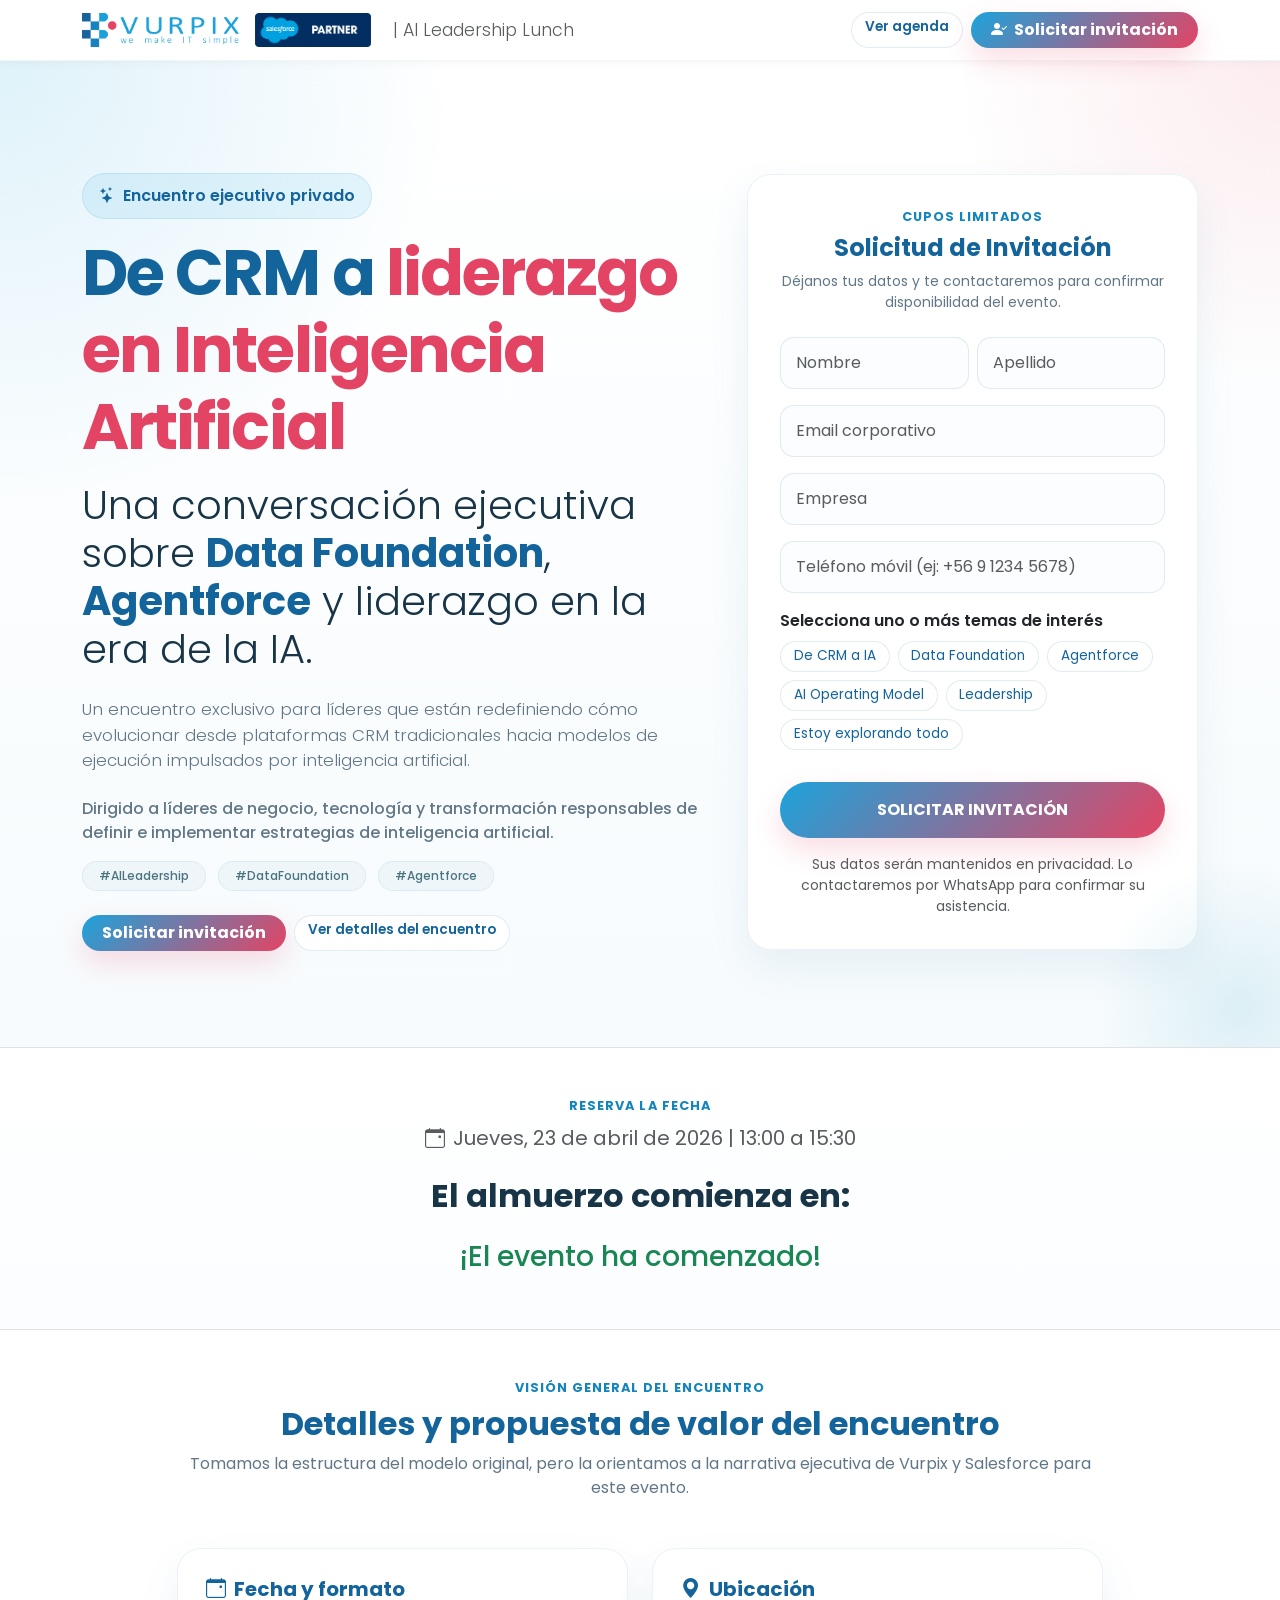
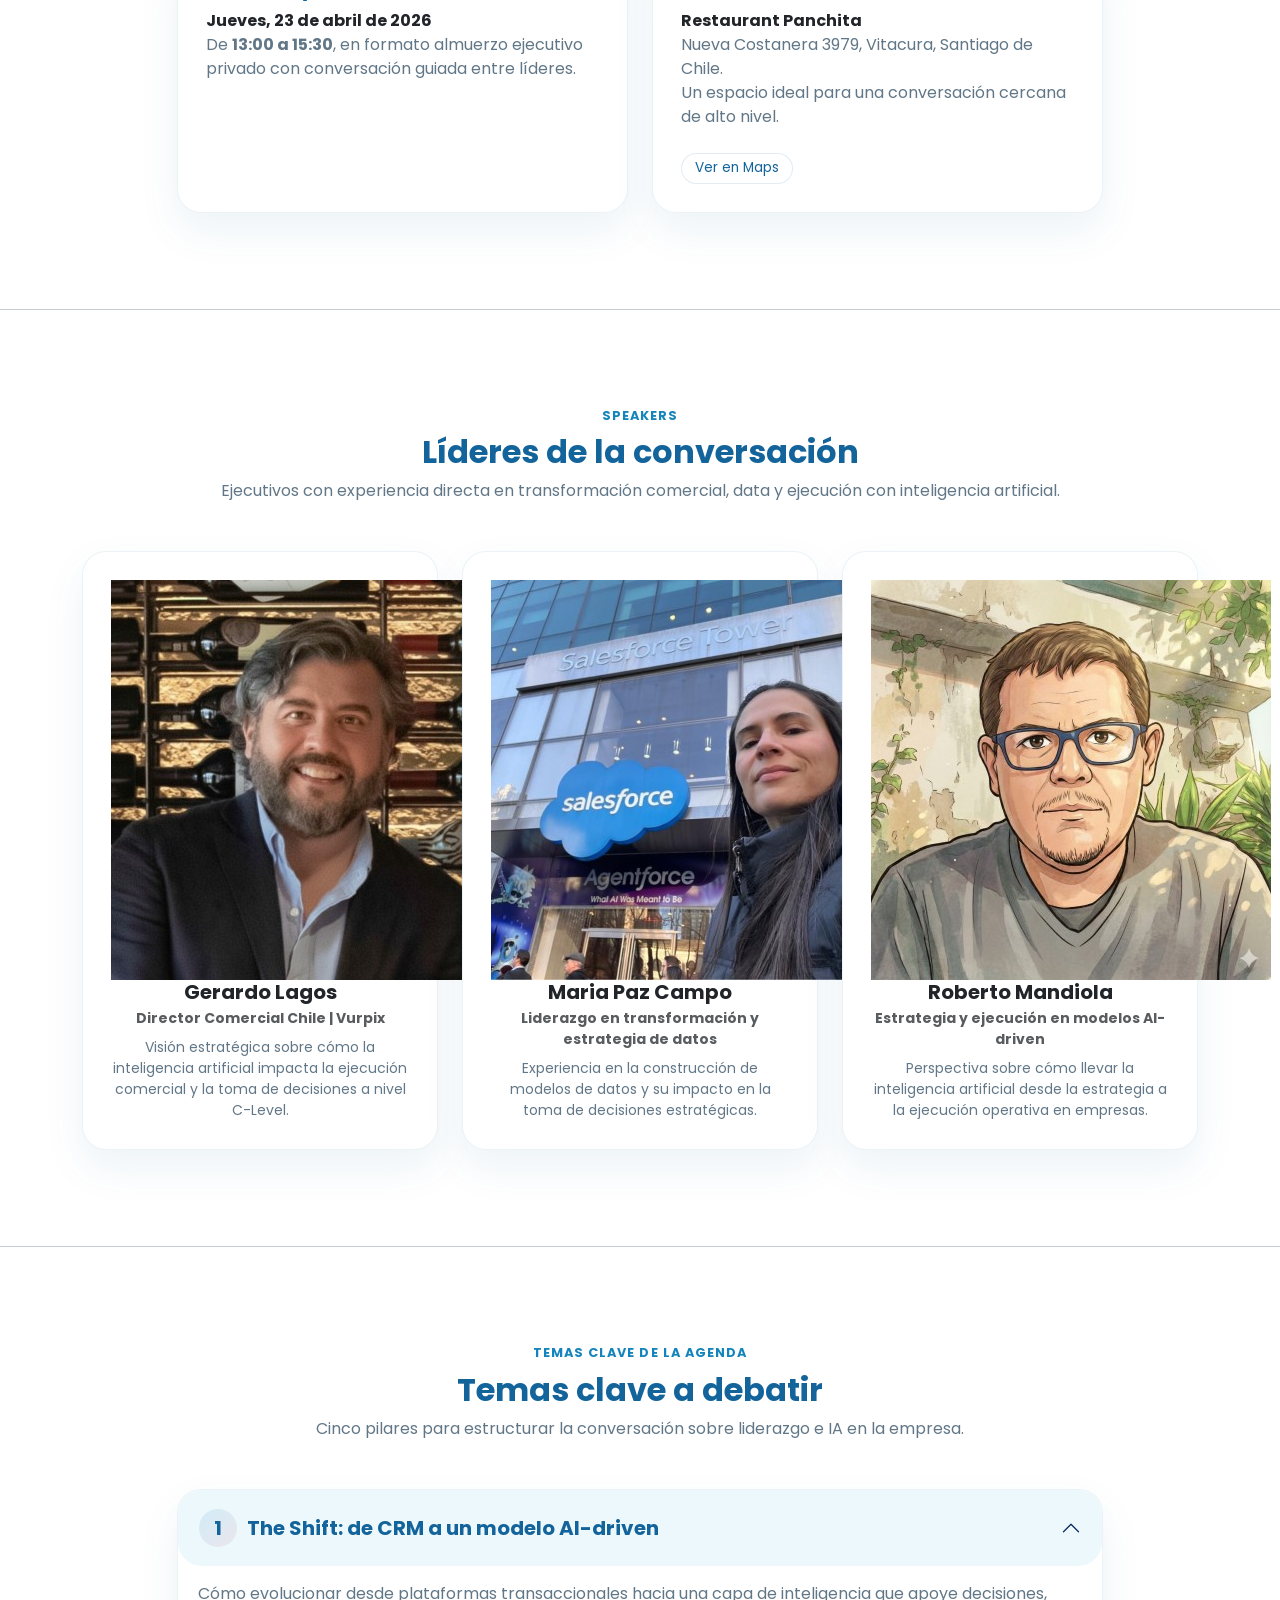
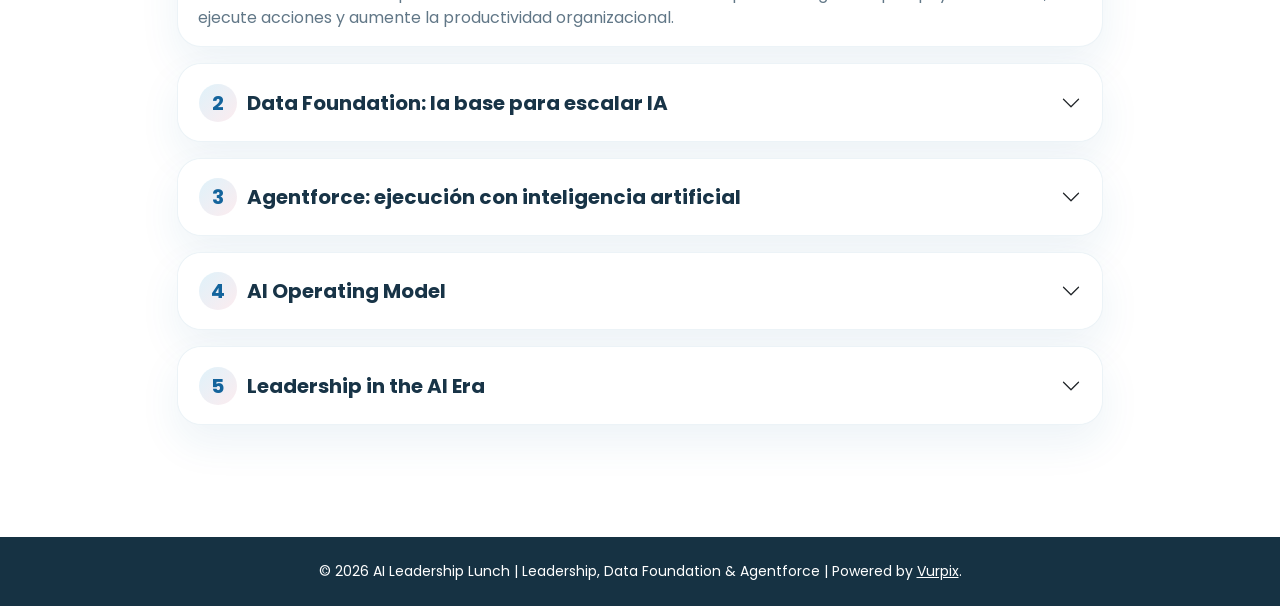
==== index.html @ f8cca2fb "Update index.html" ====
<!doctype html>
<html lang="es">
<head>
  <meta charset="utf-8">
  <meta name="viewport" content="width=device-width, initial-scale=1">
  <title>AI Leadership Lunch | Vurpix</title>
  <meta name="description" content="Almuerzo ejecutivo sobre liderazgo, data foundation y Agentforce en la era de la IA.">
  <link href="https://cdn.jsdelivr.net/npm/bootstrap@5.3.3/dist/css/bootstrap.min.css" rel="stylesheet">
  <link rel="stylesheet" href="https://cdn.jsdelivr.net/npm/bootstrap-icons@1.11.3/font/bootstrap-icons.min.css">
  <link href="https://fonts.googleapis.com/css2?family=Poppins:wght@300;400;500;600;700&display=swap" rel="stylesheet">

  <style>
    :root {
      --vurpix-1: #1ca3db;
      --vurpix-2: #e44464;
      --vurpix-3: #14649c;
      --vurpix-4: #1484bc;
      --vurpix-5: #4c7480;
      --vurpix-6: #1498c0;
      --vurpix-7: #1488c0;
      --bg-soft: #f7fbfd;
      --text-main: #183447;
      --text-soft: #617787;
      --line-soft: #dfeaf0;
      --shadow-soft: 0 18px 40px rgba(20, 100, 156, 0.08);
    }

    body {
      font-family: 'Poppins', sans-serif;
      background-color: #ffffff;
      color: var(--text-main);
    }

    .navbar-light-custom {
      background-color: rgba(255,255,255,0.94) !important;
      backdrop-filter: blur(10px);
      box-shadow: 0 2px 10px rgba(0, 0, 0, 0.04);
      border-bottom: 1px solid rgba(20, 100, 156, 0.06);
    }

    .logo-nav {
      max-height: 34px;
      width: auto;
      margin-right: 14px;
    }

    .hero-section {
      background:
        radial-gradient(circle at top left, rgba(28,163,219,.14), transparent 28%),
        radial-gradient(circle at top right, rgba(228,68,100,.10), transparent 20%),
        linear-gradient(180deg, #ffffff 0%, #f7fbfd 100%);
      padding: 88px 0 72px;
      position: relative;
      overflow: hidden;
    }

    .hero-section::after {
      content: "";
      position: absolute;
      inset: auto -120px -120px auto;
      width: 320px;
      height: 320px;
      background: radial-gradient(circle, rgba(20,152,192,.12), transparent 65%);
      pointer-events: none;
    }

    .event-badge {
      display: inline-flex;
      align-items: center;
      gap: 8px;
      padding: 10px 16px;
      border-radius: 999px;
      background: rgba(28,163,219,.10);
      color: var(--vurpix-3);
      font-weight: 600;
      border: 1px solid rgba(20,132,188,.12);
    }

    .hero-title-main {
      color: var(--vurpix-3);
      letter-spacing: -0.03em;
    }

    .hero-title-accent {
      color: var(--vurpix-2);
    }

    .hero-subtitle strong {
      color: var(--vurpix-3);
      font-weight: 700;
    }

    .hero-copy {
      color: var(--text-soft);
      font-size: 1.05rem;
      max-width: 680px;
    }

    .hero-tags .badge {
      background: #eef6fa !important;
      color: var(--vurpix-5) !important;
      border: 1px solid rgba(20,100,156,.08);
      font-weight: 500;
    }

    .btn-it {
      background: linear-gradient(135deg, var(--vurpix-1), var(--vurpix-2));
      border: none;
      color: white;
      transition: all 0.25s ease;
      border-radius: 999px;
      padding-left: 1.25rem;
      padding-right: 1.25rem;
      box-shadow: 0 12px 28px rgba(228, 68, 100, 0.18);
    }

    .btn-it:hover {
      color: white;
      transform: translateY(-2px);
      box-shadow: 0 16px 30px rgba(228, 68, 100, 0.24);
    }

    .btn-outline-it {
      background: white;
      color: var(--vurpix-3);
      border: 1px solid rgba(20,100,156,.12);
      border-radius: 999px;
      padding: 0.4rem 0.8rem;
      font-size: 0.85rem;
      line-height: 1.2;
      transition: all 0.2s ease;
    }

    .btn-check:checked + .btn-outline-it {
      background: linear-gradient(135deg, var(--vurpix-1), var(--vurpix-2));
      color: #fff;
      border-color: transparent;
      box-shadow: 0 8px 18px rgba(228, 68, 100, 0.22);
    }

    .btn-outline-it:hover {
      background: #f0f8fc;
      color: var(--vurpix-3);
    }

    .btn-check:checked + .btn-outline-it {
      background: linear-gradient(135deg, var(--vurpix-1), var(--vurpix-2));
      color: #fff;
      border-color: transparent;
      box-shadow: 0 10px 22px rgba(228, 68, 100, 0.25);
    }

    .btn-outline-it:hover {
      background: #f0f8fc;
      color: var(--vurpix-3);
    }

    .btn-outline-it:hover {
      background: #f7fbfd;
      color: var(--vurpix-3);
    }

    .text-primary-it {
      color: var(--vurpix-3) !important;
    }

    .text-soft-it {
      color: var(--text-soft);
    }

    .it-card-shadow {
      box-shadow: var(--shadow-soft);
    }

    .form-card,
    .content-card,
    .countdown-box,
    .accordion-item,
    .detail-card,
    .speaker-card {
      border: 1px solid rgba(20,100,156,.08) !important;
      border-radius: 24px !important;
      background: #ffffff;
    }

    .form-card {
      padding: 0.5rem;
    }

    .form-control,
    .form-select {
      min-height: 52px;
      border-radius: 14px;
      border: 1px solid rgba(20,100,156,.12);
      background: #fbfdff;
      padding-left: 0.95rem;
      padding-right: 0.95rem;
    }

    textarea.form-control {
      min-height: 110px;
      padding-top: 0.9rem;
    }

    .form-control:focus,
    .form-select:focus {
      border-color: var(--vurpix-1);
      box-shadow: 0 0 0 0.25rem rgba(28,163,219,.14);
      background: white;
    }

    .countdown-wrap {
      background: linear-gradient(180deg, #ffffff 0%, #fbfdff 100%);
    }

    .countdown-box {
      color: var(--text-main);
      padding: 22px 12px;
      font-weight: 600;
      box-shadow: var(--shadow-soft);
    }

    .countdown-box .display-4 {
      color: var(--vurpix-3);
      font-weight: 700;
    }

    .section-kicker {
      text-transform: uppercase;
      letter-spacing: .08em;
      font-size: .8rem;
      font-weight: 700;
      color: var(--vurpix-4);
    }

    .detail-card,
    .speaker-card {
      padding: 0.75rem;
      height: 100%;
    }

    .speaker-icon {
      width: 120px;
      height: 120px;
      border-radius: 50%;
      display: inline-flex;
      align-items: center;
      justify-content: center;
      background: linear-gradient(135deg, rgba(28,163,219,.12), rgba(228,68,100,.10));
      color: var(--vurpix-3);
      font-size: 2rem;
      margin: 0 auto 15px;
      border: 4px solid rgba(20,100,156,.10);
    }

    .accordion-button {
      border-radius: 24px !important;
      font-weight: 600;
      color: var(--text-main);
      padding: 1.2rem 1.3rem;
    }

    .accordion-button:not(.collapsed) {
      color: var(--vurpix-3);
      background-color: rgba(28,163,219,.08);
      box-shadow: none;
    }

    .accordion-button:focus {
      border-color: var(--vurpix-1);
      box-shadow: 0 0 0 0.2rem rgba(28,163,219,.14);
    }

    .pillar-number {
      display: inline-flex;
      align-items: center;
      justify-content: center;
      width: 38px;
      height: 38px;
      border-radius: 50%;
      background: linear-gradient(135deg, rgba(28,163,219,.14), rgba(228,68,100,.10));
      color: var(--vurpix-3);
      font-weight: 700;
      margin-right: 10px;
      flex: 0 0 auto;
    }

    .footer-dark {
      background: #163243;
    }

    @media (max-width: 991.98px) {
      .hero-section {
        padding: 68px 0 56px;
      }
    }
  </style>
</head>
<body>

  <nav class="navbar navbar-expand-lg navbar-light-custom sticky-top">
    <div class="container">
      <a class="navbar-brand d-flex align-items-center" href="#">
        <img src="assets/logo-vurpix.png" alt="Logo de Vurpix" class="logo-nav">
        <img src="assets/salesforce-partner.png" alt="Salesforce Partner" class="logo-nav">
        <span class="text-muted fw-light small ms-2 d-none d-md-block">| AI Leadership Lunch</span>
      </a>

      <div class="d-flex gap-2">
        <a href="#temario" class="btn btn-outline-it fw-semibold d-none d-md-inline-flex">Ver agenda</a>
        <button type="button" class="btn btn-it fw-bold" onclick="document.getElementById('registro-form').scrollIntoView({ behavior: 'smooth' });">
          <i class="bi bi-person-check-fill me-1"></i> Solicitar invitación
        </button>
      </div>
    </div>
  </nav>

  <header class="hero-section">
    <div class="container py-4">
      <div class="row align-items-center g-4">
        <div class="col-lg-7 text-center text-lg-start mb-2 mb-lg-0">
          <span class="event-badge mb-3"><i class="bi bi-stars"></i> Encuentro ejecutivo privado</span>

          <h1 class="display-3 fw-bold mb-3 hero-title-main">
            De CRM a <span class="hero-title-accent">liderazgo en Inteligencia Artificial</span>
          </h1>

          <h2 class="display-6 fw-light mb-4 hero-subtitle">
            Una conversación ejecutiva sobre <strong>Data Foundation</strong>, <strong>Agentforce</strong> y liderazgo en la era de la IA.
          </h2>

          <p class="lead mb-0 hero-copy">
            Un encuentro exclusivo para líderes que están redefiniendo cómo evolucionar desde plataformas CRM tradicionales hacia modelos de ejecución impulsados por inteligencia artificial.
          </p>

          <p class="mt-4 mb-3 text-soft-it fw-medium">Dirigido a líderes de negocio, tecnología y transformación responsables de definir e implementar estrategias de inteligencia artificial.</p>

          <div class="hero-tags">
            <span class="badge rounded-pill me-2 px-3 py-2">#AILeadership</span>
            <span class="badge rounded-pill me-2 px-3 py-2">#DataFoundation</span>
            <span class="badge rounded-pill me-2 px-3 py-2">#Agentforce</span>
          </div>

          <div class="mt-4 d-flex gap-2 justify-content-center justify-content-lg-start flex-wrap">
            <a href="#registro-form" class="btn btn-it fw-bold">Solicitar invitación</a>
            <a href="#detalles" class="btn btn-outline-it fw-semibold">Ver detalles del encuentro</a>
          </div>
        </div>

        <div class="col-lg-5">
          <div class="card form-card p-3 it-card-shadow border-0" id="registro-form">
            <div class="card-body">
              <div class="section-kicker mb-2 text-center">Cupos limitados</div>
              <h4 class="card-title text-center mb-2 fw-bold text-primary-it">Solicitud de Invitación</h4>
              <p class="text-center text-soft-it small mb-4">Déjanos tus datos y te contactaremos para confirmar disponibilidad del evento.</p>

              <form id="eventForm" class="contact-form" action="https://formspree.io/f/mnjovrjd" method="POST">
                <input type="hidden" name="_next" value="gracias.html">
                <div class="row g-2">
                  <div class="col-md-6 mb-2">
                    <input name="name" type="text" class="form-control" placeholder="Nombre" required>
                  </div>
                  <div class="col-md-6 mb-2">
                    <input name="last_name" type="text" class="form-control" placeholder="Apellido" required>
                  </div>

                  <div class="col-12 mb-2">
                    <input name="email" type="email" class="form-control" placeholder="Email corporativo" id="email" required>
                    <div class="invalid-feedback" id="email-feedback">
                      Por favor, use un email corporativo.
                    </div>
                  </div>

                  <div class="col-12 mb-2">
                    <input name="company" type="text" class="form-control" placeholder="Empresa" required>
                  </div>

                  <div class="col-12 mb-2">
                    <input name="phone" type="tel" class="form-control" placeholder="Teléfono móvil (ej: +56 9 1234 5678)">
                  </div>

                  <div class="col-12 mb-2">
                    <label class="form-label fw-semibold mb-2">Selecciona uno o más temas de interés</label>
<div class="d-flex flex-wrap gap-2">
  <input type="checkbox" class="btn-check" name="interest[]" id="opt1" value="crm_ai" autocomplete="off">
  <label class="btn btn-outline-it" for="opt1">De CRM a IA</label>

  <input type="checkbox" class="btn-check" name="interest[]" id="opt2" value="data_foundation" autocomplete="off">
  <label class="btn btn-outline-it" for="opt2">Data Foundation</label>

  <input type="checkbox" class="btn-check" name="interest[]" id="opt3" value="agentforce" autocomplete="off">
  <label class="btn btn-outline-it" for="opt3">Agentforce</label>

  <input type="checkbox" class="btn-check" name="interest[]" id="opt4" value="ai_operating_model" autocomplete="off">
  <label class="btn btn-outline-it" for="opt4">AI Operating Model</label>

  <input type="checkbox" class="btn-check" name="interest[]" id="opt5" value="leadership" autocomplete="off">
  <label class="btn btn-outline-it" for="opt5">Leadership</label>

  <input type="checkbox" class="btn-check" name="interest[]" id="opt6" value="explorando_todo" autocomplete="off">
  <label class="btn btn-outline-it" for="opt6">Estoy explorando todo</label>
</div>
                  </div>
                </div>

                <input type="hidden" name="_subject" value="Nuevo registro - AI Leadership Lunch">

                <div class="d-grid mt-4">
                  <button type="submit" name="submit" class="btn btn-it w-100 py-3 fw-bold">
                    SOLICITAR INVITACIÓN
                  </button>
                </div>

                <small class="text-muted d-block text-center mt-3 small">
                  Sus datos serán mantenidos en privacidad. Lo contactaremos por WhatsApp para confirmar su asistencia. 
                </small>
              </form>
            </div>
          </div>
        </div>
      </div>
    </div>
  </header>

  <section class="py-5 countdown-wrap border-top border-bottom">
    <div class="container text-center">
      <div class="section-kicker mb-2">Reserva la fecha</div>
      <p class="mt-2 mb-4 fs-5 text-muted"><i class="bi bi-calendar-event me-2"></i>Jueves, 23 de abril de 2026 | 13:00 a 15:30</p>
      <h2 class="mb-4 fw-bold">El almuerzo comienza en:</h2>
      <div class="row justify-content-center" id="countdown">
        <div class="col-6 col-md-2 mb-3">
          <div class="countdown-box">
            <div class="display-4" id="days">00</div>
            <small class="text-muted">Días</small>
          </div>
        </div>
        <div class="col-6 col-md-2 mb-3">
          <div class="countdown-box">
            <div class="display-4" id="hours">00</div>
            <small class="text-muted">Horas</small>
          </div>
        </div>
        <div class="col-6 col-md-2 mb-3">
          <div class="countdown-box">
            <div class="display-4" id="minutes">00</div>
            <small class="text-muted">Minutos</small>
          </div>
        </div>
        <div class="col-6 col-md-2 mb-3">
          <div class="countdown-box">
            <div class="display-4" id="seconds">00</div>
            <small class="text-muted">Segundos</small>
          </div>
        </div>
      </div>
      
    </div>
  </section>

  <section class="container py-5" id="detalles">
    <div class="row justify-content-center">
      <div class="col-lg-10">
        <div class="text-center mb-5">
          <div class="section-kicker mb-2">Visión general del encuentro</div>
          <h2 class="fw-bold text-primary-it">Detalles y propuesta de valor del encuentro</h2>
          <p class="text-soft-it mb-0">Tomamos la estructura del modelo original, pero la orientamos a la narrativa ejecutiva de Vurpix y Salesforce para este evento.</p>
        </div>

        <div class="row g-4">
          <div class="col-md-6">
            <div class="card detail-card h-100 border-0 it-card-shadow">
              <div class="card-body">
                <h5 class="card-title fw-bold text-primary-it"><i class="bi bi-calendar-event me-2"></i>Fecha y formato</h5>
                <p class="card-text text-soft-it mb-0">
                  <strong class="text-dark">Jueves, 23 de abril de 2026</strong><br>
                  De <strong>13:00 a 15:30</strong>, en formato almuerzo ejecutivo privado con conversación guiada entre líderes.
                </p>
              </div>
            </div>
          </div>

          <div class="col-md-6">
            <div class="card detail-card h-100 border-0 it-card-shadow">
              <div class="card-body">
                <h5 class="card-title fw-bold text-primary-it"><i class="bi bi-geo-alt-fill me-2"></i>Ubicación</h5>
                <p class="card-text text-soft-it">
                  <strong class="text-dark">Restaurant Panchita</strong><br>
                  Nueva Costanera 3979, Vitacura, Santiago de Chile.<br>
                  Un espacio ideal para una conversación cercana de alto nivel.
                </p>
                <a href="https://maps.google.com/?cid=3933790354340322932&g_mp=CiVnb29nbGUubWFwcy5wbGFjZXMudjEuUGxhY2VzLkdldFBsYWNl" target="_blank" rel="noopener noreferrer" class="btn btn-outline-it mt-2">Ver en Maps</a>
              </div>
            </div>
          </div>
        </div>
      </div>
    </div>
  </section>

  <hr class="my-5 opacity-25">

  <section class="container py-5" id="speakers">
    <div class="text-center mb-5">
      <div class="section-kicker mb-2">Speakers</div>
      <h2 class="fw-bold text-primary-it">Líderes de la conversación</h2>
      <p class="text-soft-it">Ejecutivos con experiencia directa en transformación comercial, data y ejecución con inteligencia artificial.</p>
    </div>

    <div class="row justify-content-center g-4">

      <div class="col-lg-4 col-md-6">
        <div class="card speaker-card h-100 text-center border-0 it-card-shadow">
          <div class="card-body">
            <img src="assets/speakers/gerardo-lagos.jpeg" alt="Gerardo Lagos" class="speaker-img">
            <h5 class="card-title fw-bold">Gerardo Lagos</h5>
            <p class="card-subtitle mb-2 text-muted small fw-bold">Director Comercial Chile | Vurpix</p>
            <p class="card-text small text-soft-it">Visión estratégica sobre cómo la inteligencia artificial impacta la ejecución comercial y la toma de decisiones a nivel C-Level.</p>
          </div>
        </div>
      </div>

      <div class="col-lg-4 col-md-6">
        <div class="card speaker-card h-100 text-center border-0 it-card-shadow">
          <div class="card-body">
            <img src="assets/speakers/mariapaz-campo.jpeg" alt="Maria Paz Campo" class="speaker-img">
            <h5 class="card-title fw-bold">Maria Paz Campo</h5>
            <p class="card-subtitle mb-2 text-muted small fw-bold">Liderazgo en transformación y estrategia de datos</p>
            <p class="card-text small text-soft-it">Experiencia en la construcción de modelos de datos y su impacto en la toma de decisiones estratégicas.</p>
          </div>
        </div>
      </div>

      <div class="col-lg-4 col-md-6">
        <div class="card speaker-card h-100 text-center border-0 it-card-shadow">
          <div class="card-body">
            <img src="assets/speakers/roberto-mandiola.jpeg" alt="Roberto Mandiola" class="speaker-img">
            <h5 class="card-title fw-bold">Roberto Mandiola</h5>
            <p class="card-subtitle mb-2 text-muted small fw-bold">Estrategia y ejecución en modelos AI-driven</p>
            <p class="card-text small text-soft-it">Perspectiva sobre cómo llevar la inteligencia artificial desde la estrategia a la ejecución operativa en empresas.</p>
          </div>
        </div>
      </div>

    </div>
  </section>

  <hr class="my-5 opacity-25">

  <section class="container py-5" id="temario">
    <div class="text-center mb-5">
      <div class="section-kicker mb-2">Temas clave de la agenda</div>
      <h2 class="fw-bold text-primary-it">Temas clave a debatir</h2>
      <p class="text-soft-it">Cinco pilares para estructurar la conversación sobre liderazgo e IA en la empresa.</p>
    </div>

    <div class="row justify-content-center">
      <div class="col-lg-10">
        <div class="accordion" id="temarioAccordion">

          <div class="accordion-item it-card-shadow mb-3 overflow-hidden">
            <h2 class="accordion-header" id="headingOne">
              <button class="accordion-button fw-bold fs-5" type="button" data-bs-toggle="collapse" data-bs-target="#collapseOne" aria-expanded="true" aria-controls="collapseOne">
                <span class="pillar-number">1</span> The Shift: de CRM a un modelo AI-driven
              </button>
            </h2>
            <div id="collapseOne" class="accordion-collapse collapse show" aria-labelledby="headingOne" data-bs-parent="#temarioAccordion">
              <div class="accordion-body text-soft-it">
                Cómo evolucionar desde plataformas transaccionales hacia una capa de inteligencia que apoye decisiones, ejecute acciones y aumente la productividad organizacional.
              </div>
            </div>
          </div>

          <div class="accordion-item it-card-shadow mb-3 overflow-hidden">
            <h2 class="accordion-header" id="headingTwo">
              <button class="accordion-button collapsed fw-bold fs-5" type="button" data-bs-toggle="collapse" data-bs-target="#collapseTwo" aria-expanded="false" aria-controls="collapseTwo">
                <span class="pillar-number">2</span> Data Foundation: la base para escalar IA
              </button>
            </h2>
            <div id="collapseTwo" class="accordion-collapse collapse" aria-labelledby="headingTwo" data-bs-parent="#temarioAccordion">
              <div class="accordion-body text-soft-it">
                Qué implica construir una fundación de datos confiable, conectada y útil para orquestar experiencias, procesos y agentes con contexto real.
              </div>
            </div>
          </div>

          <div class="accordion-item it-card-shadow mb-3 overflow-hidden">
            <h2 class="accordion-header" id="headingThree">
              <button class="accordion-button collapsed fw-bold fs-5" type="button" data-bs-toggle="collapse" data-bs-target="#collapseThree" aria-expanded="false" aria-controls="collapseThree">
                <span class="pillar-number">3</span> Agentforce: ejecución con inteligencia artificial
              </button>
            </h2>
            <div id="collapseThree" class="accordion-collapse collapse" aria-labelledby="headingThree" data-bs-parent="#temarioAccordion">
              <div class="accordion-body text-soft-it">
                El paso desde copilots y automatizaciones a agentes que ejecutan tareas, coordinan acciones y operan con guardrails dentro del negocio.
              </div>
            </div>
          </div>

          <div class="accordion-item it-card-shadow mb-3 overflow-hidden">
            <h2 class="accordion-header" id="headingFour">
              <button class="accordion-button collapsed fw-bold fs-5" type="button" data-bs-toggle="collapse" data-bs-target="#collapseFour" aria-expanded="false" aria-controls="collapseFour">
                <span class="pillar-number">4</span> AI Operating Model
              </button>
            </h2>
            <div id="collapseFour" class="accordion-collapse collapse" aria-labelledby="headingFour" data-bs-parent="#temarioAccordion">
              <div class="accordion-body text-soft-it">
                Cómo diseñar un modelo operativo que combine gobierno, procesos, roles y adopción para que la IA no quede atrapada en pilotos aislados.
              </div>
            </div>
          </div>

          <div class="accordion-item it-card-shadow mb-3 overflow-hidden">
            <h2 class="accordion-header" id="headingFive">
              <button class="accordion-button collapsed fw-bold fs-5" type="button" data-bs-toggle="collapse" data-bs-target="#collapseFive" aria-expanded="false" aria-controls="collapseFive">
                <span class="pillar-number">5</span> Leadership in the AI Era
              </button>
            </h2>
            <div id="collapseFive" class="accordion-collapse collapse" aria-labelledby="headingFive" data-bs-parent="#temarioAccordion">
              <div class="accordion-body text-soft-it">
                Qué exige esta nueva etapa a los líderes: priorización, foco, criterio de inversión, cambio cultural y capacidad para decidir con datos y agentes en juego.
              </div>
            </div>
          </div>

        </div>
      </div>
    </div>
  </section>

  <footer class="footer-dark text-white py-4 mt-5">
    <div class="container text-center">
      <p class="mb-0 small">&copy; 2026 AI Leadership Lunch | Leadership, Data Foundation & Agentforce | Powered by <a href="https://www.vurpix.com" target="_blank" rel="noopener" class="text-white text-decoration-underline">Vurpix</a>.</p>
    </div>
  </footer>

  <script src="https://cdn.jsdelivr.net/npm/bootstrap@5.3.3/dist/js/bootstrap.bundle.min.js">  
    // UX: seleccionar "Estoy explorando todo" desactiva otros
    const allOption = document.getElementById('opt6');
    const otherOptions = document.querySelectorAll('input[name="interest[]"]:not(#opt6)');

    allOption.addEventListener('change', function() {
      if (this.checked) {
        otherOptions.forEach(opt => {
          opt.checked = false;
        });
      }
    });

    otherOptions.forEach(opt => {
      opt.addEventListener('change', function() {
        if (this.checked) {
          allOption.checked = false;
        }
      });
    });

  </script>
  <script>
    const eventDate = new Date("Apr 23, 2026 13:00:00").getTime();

    const updateCountdown = setInterval(function() {
      const now = new Date().getTime();
      const distance = eventDate - now;

      const days = Math.floor(distance / (1000 * 60 * 60 * 24));
      const hours = Math.floor((distance % (1000 * 60 * 60 * 24)) / (1000 * 60 * 60));
      const minutes = Math.floor((distance % (1000 * 60 * 60)) / (1000 * 60));
      const seconds = Math.floor((distance % (1000 * 60)) / 1000);

      document.getElementById("days").innerHTML = days < 10 ? '0' + days : days;
      document.getElementById("hours").innerHTML = hours < 10 ? '0' + hours : hours;
      document.getElementById("minutes").innerHTML = minutes < 10 ? '0' + minutes : minutes;
      document.getElementById("seconds").innerHTML = seconds < 10 ? '0' + seconds : seconds;

      if (distance < 0) {
        clearInterval(updateCountdown);
        document.getElementById("countdown").innerHTML = '<h3 class="text-success">¡El evento ha comenzado!</h3>';
      }
    }, 1000);

    document.addEventListener('DOMContentLoaded', function() {
      const form = document.getElementById('eventForm');
      const emailField = document.getElementById('email');

      const blockedDomains = [
        '@gmail.com',
        '@hotmail.com',
        '@outlook.com',
        '@yahoo.com',
        '@live.com',
        '@aol.com',
        '@protonmail.com',
        '@icloud.com'
      ];

      form.addEventListener('submit', function(event) {
        let isInvalid = false;
        const emailValue = emailField.value.toLowerCase().trim();
        const isPublicDomain = blockedDomains.some(domain => emailValue.endsWith(domain));

        if (isPublicDomain) {
          emailField.classList.add('is-invalid');
          document.getElementById('email-feedback').textContent = 'Por favor, use un email corporativo.';
          isInvalid = true;
          event.preventDefault();
          event.stopPropagation();
        } else {
          emailField.classList.remove('is-invalid');
        }

        if (isInvalid) return;

        if (!form.checkValidity()) {
          event.preventDefault();
          event.stopPropagation();
        }

        form.classList.add('was-validated');
      }, false);

      emailField.addEventListener('input', function() {
        emailField.classList.remove('is-invalid');
      });
    });
  </script>
</body>
</html>
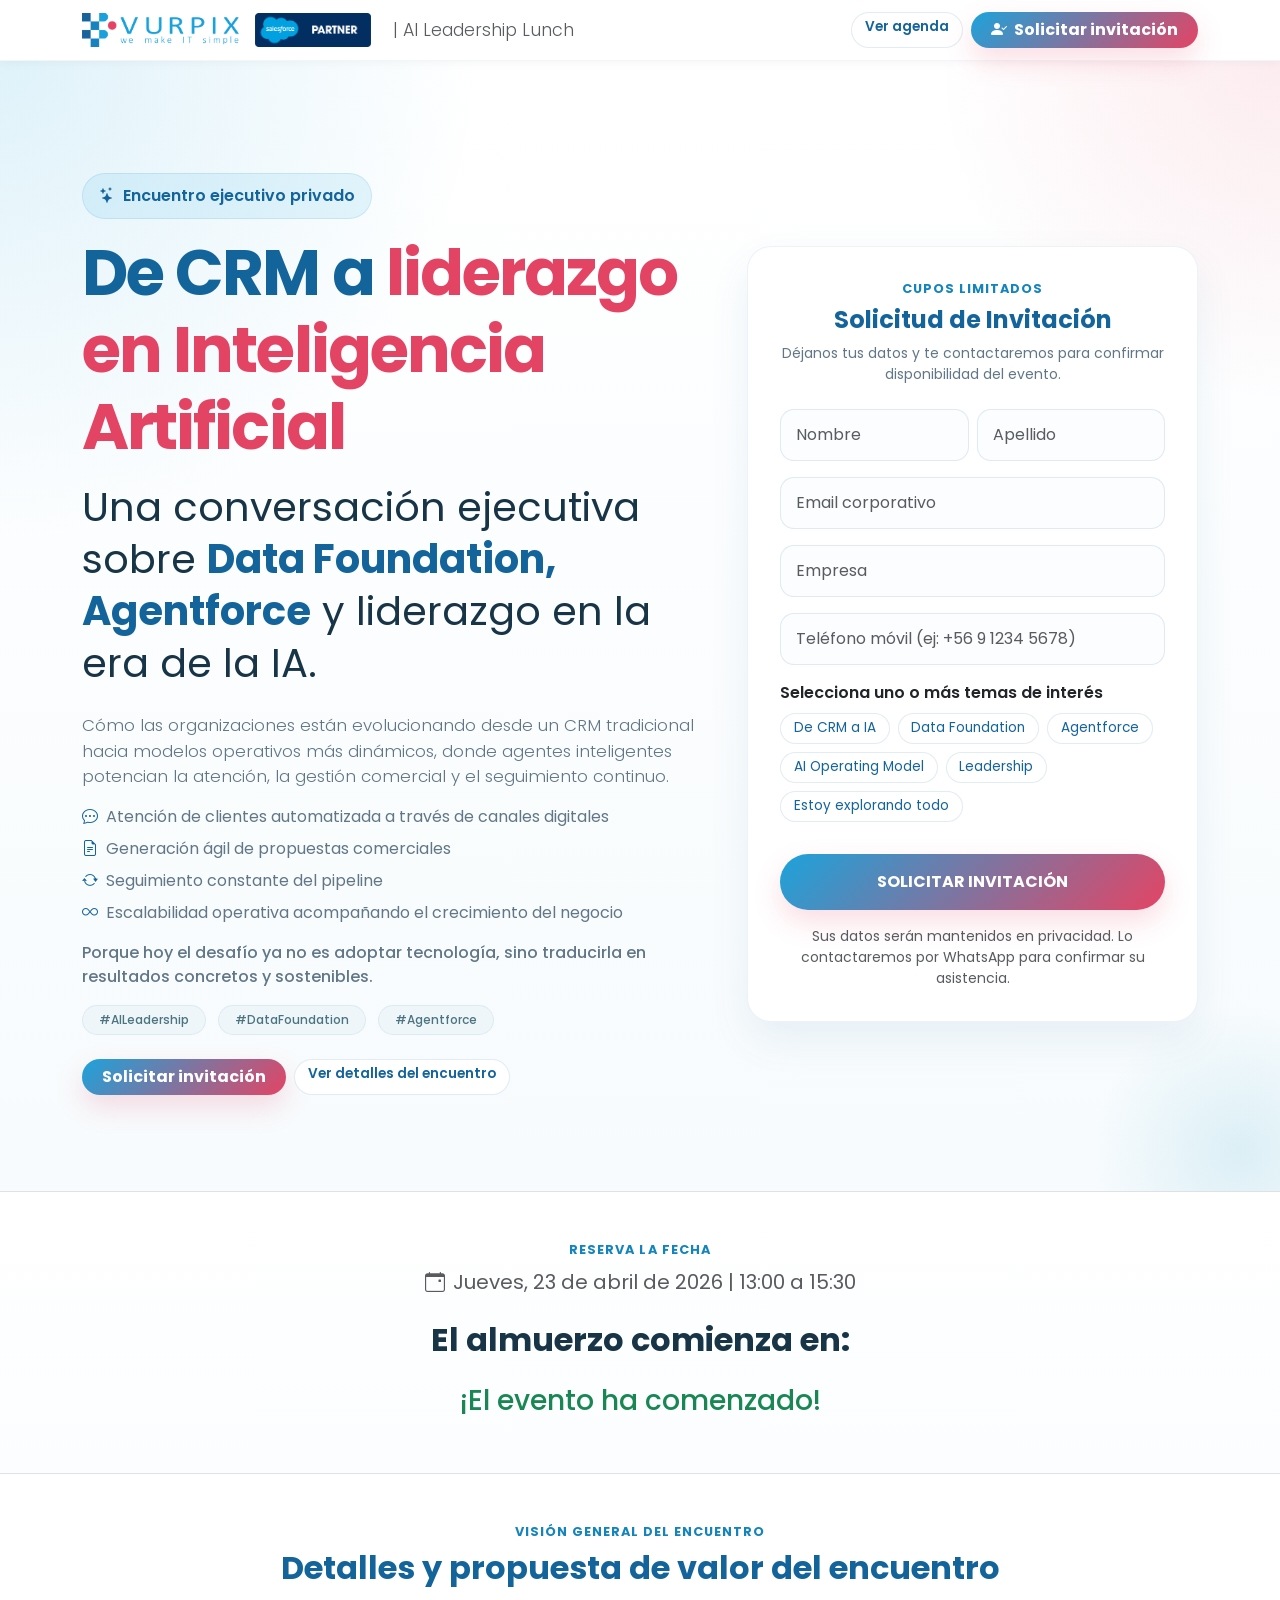
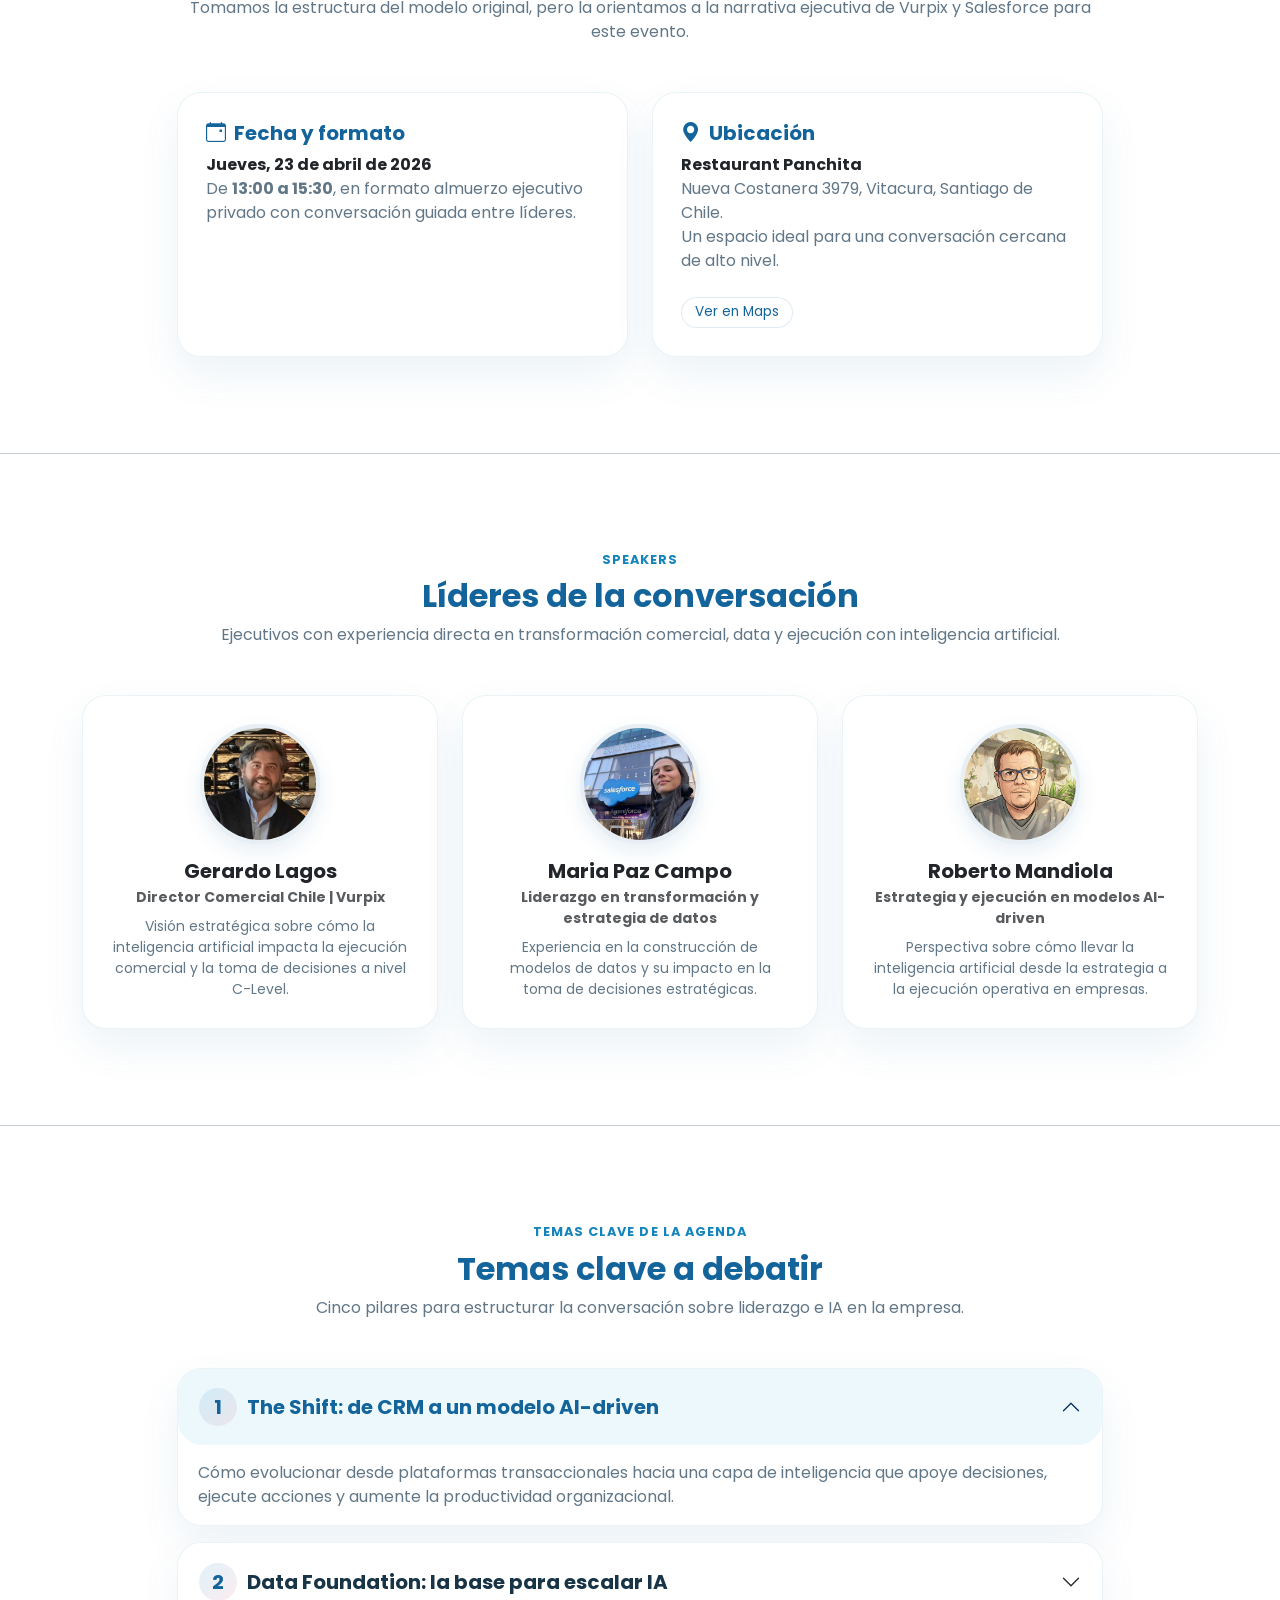
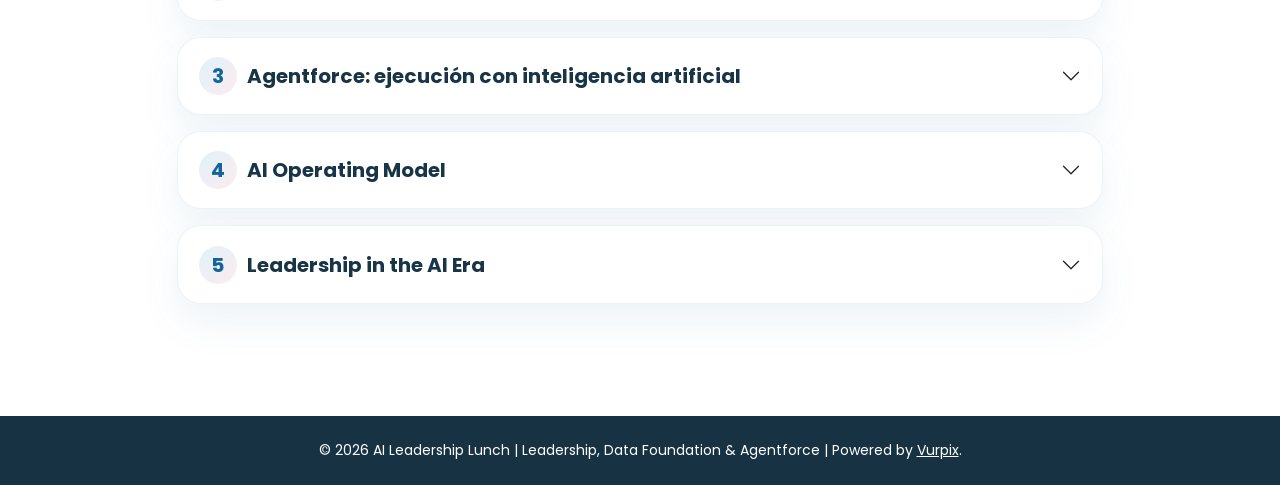
==== commit 29452db8: "Rename index1.html to index.html" ====
--- a/index.html
+++ b/index.html
@@ -139,23 +139,6 @@
     }
 
     .btn-outline-it:hover {
-      background: #f0f8fc;
-      color: var(--vurpix-3);
-    }
-
-    .btn-check:checked + .btn-outline-it {
-      background: linear-gradient(135deg, var(--vurpix-1), var(--vurpix-2));
-      color: #fff;
-      border-color: transparent;
-      box-shadow: 0 10px 22px rgba(228, 68, 100, 0.25);
-    }
-
-    .btn-outline-it:hover {
-      background: #f0f8fc;
-      color: var(--vurpix-3);
-    }
-
-    .btn-outline-it:hover {
       background: #f7fbfd;
       color: var(--vurpix-3);
     }
@@ -239,18 +222,15 @@
       height: 100%;
     }
 
-    .speaker-icon {
+    .speaker-img {
       width: 120px;
       height: 120px;
+      object-fit: cover;
       border-radius: 50%;
-      display: inline-flex;
-      align-items: center;
-      justify-content: center;
-      background: linear-gradient(135deg, rgba(28,163,219,.12), rgba(228,68,100,.10));
-      color: var(--vurpix-3);
-      font-size: 2rem;
+      display: block;
       margin: 0 auto 15px;
       border: 4px solid rgba(20,100,156,.10);
+      box-shadow: 0 8px 20px rgba(20,100,156,.10);
     }
 
     .accordion-button {
@@ -325,15 +305,26 @@
             De CRM a <span class="hero-title-accent">liderazgo en Inteligencia Artificial</span>
           </h1>
 
-          <h2 class="display-6 fw-light mb-4 hero-subtitle">
-            Una conversación ejecutiva sobre <strong>Data Foundation</strong>, <strong>Agentforce</strong> y liderazgo en la era de la IA.
+          <h2 class="display-6 fw-normal mb-4 hero-subtitle" style="max-width:700px; line-height:1.3;">
+            Una conversación ejecutiva sobre
+            <strong>Data Foundation, Agentforce</strong>
+            y liderazgo en la era de la IA.
           </h2>
 
-          <p class="lead mb-0 hero-copy">
-            Un encuentro exclusivo para líderes que están redefiniendo cómo evolucionar desde plataformas CRM tradicionales hacia modelos de ejecución impulsados por inteligencia artificial.
+          <p class="lead mb-3 hero-copy">
+            Cómo las organizaciones están evolucionando desde un CRM tradicional hacia modelos operativos más dinámicos, donde agentes inteligentes potencian la atención, la gestión comercial y el seguimiento continuo.
           </p>
 
-          <p class="mt-4 mb-3 text-soft-it fw-medium">Dirigido a líderes de negocio, tecnología y transformación responsables de definir e implementar estrategias de inteligencia artificial.</p>
+          <ul class="list-unstyled mt-3 mb-3 text-soft-it" style="max-width:640px;">
+            <li class="mb-2"><i class="bi bi-chat-dots me-2 text-primary-it"></i>Atención de clientes automatizada a través de canales digitales</li>
+            <li class="mb-2"><i class="bi bi-file-earmark-text me-2 text-primary-it"></i>Generación ágil de propuestas comerciales</li>
+            <li class="mb-2"><i class="bi bi-arrow-repeat me-2 text-primary-it"></i>Seguimiento constante del pipeline</li>
+            <li class="mb-2"><i class="bi bi-infinity me-2 text-primary-it"></i>Escalabilidad operativa acompañando el crecimiento del negocio</li>
+          </ul>
+
+          <p class="mt-3 mb-3 text-soft-it fw-medium">
+            Porque hoy el desafío ya no es adoptar tecnología, sino traducirla en resultados concretos y sostenibles.
+          </p>
 
           <div class="hero-tags">
             <span class="badge rounded-pill me-2 px-3 py-2">#AILeadership</span>
@@ -633,27 +624,29 @@
     </div>
   </footer>
 
-  <script src="https://cdn.jsdelivr.net/npm/bootstrap@5.3.3/dist/js/bootstrap.bundle.min.js">  
+  <script src="https://cdn.jsdelivr.net/npm/bootstrap@5.3.3/dist/js/bootstrap.bundle.min.js"></script>
+  <script>
     // UX: seleccionar "Estoy explorando todo" desactiva otros
     const allOption = document.getElementById('opt6');
     const otherOptions = document.querySelectorAll('input[name="interest[]"]:not(#opt6)');
 
-    allOption.addEventListener('change', function() {
-      if (this.checked) {
-        otherOptions.forEach(opt => {
-          opt.checked = false;
-        });
-      }
-    });
+    if (allOption) {
+      allOption.addEventListener('change', function() {
+        if (this.checked) {
+          otherOptions.forEach(opt => {
+            opt.checked = false;
+          });
+        }
+      });
+    }
 
     otherOptions.forEach(opt => {
       opt.addEventListener('change', function() {
-        if (this.checked) {
+        if (this.checked && allOption) {
           allOption.checked = false;
         }
       });
     });
-
   </script>
   <script>
     const eventDate = new Date("Apr 23, 2026 13:00:00").getTime();
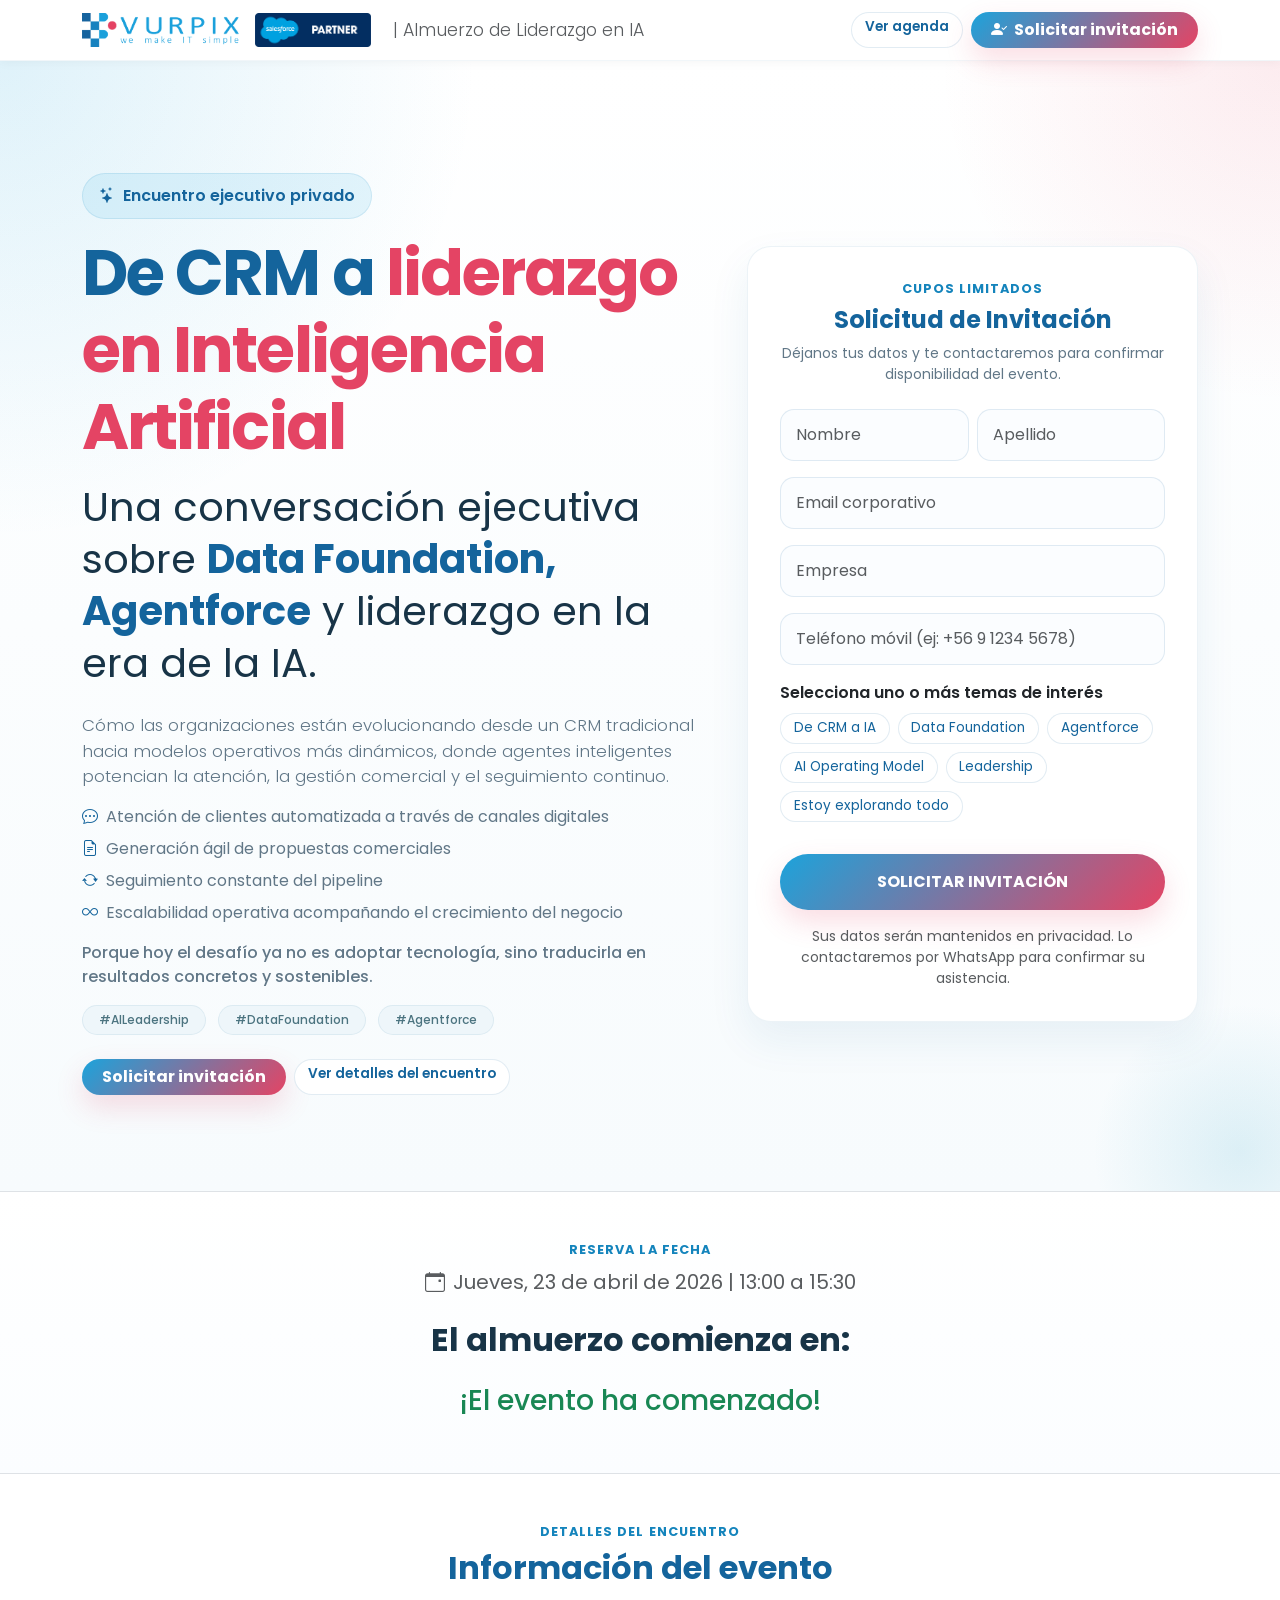
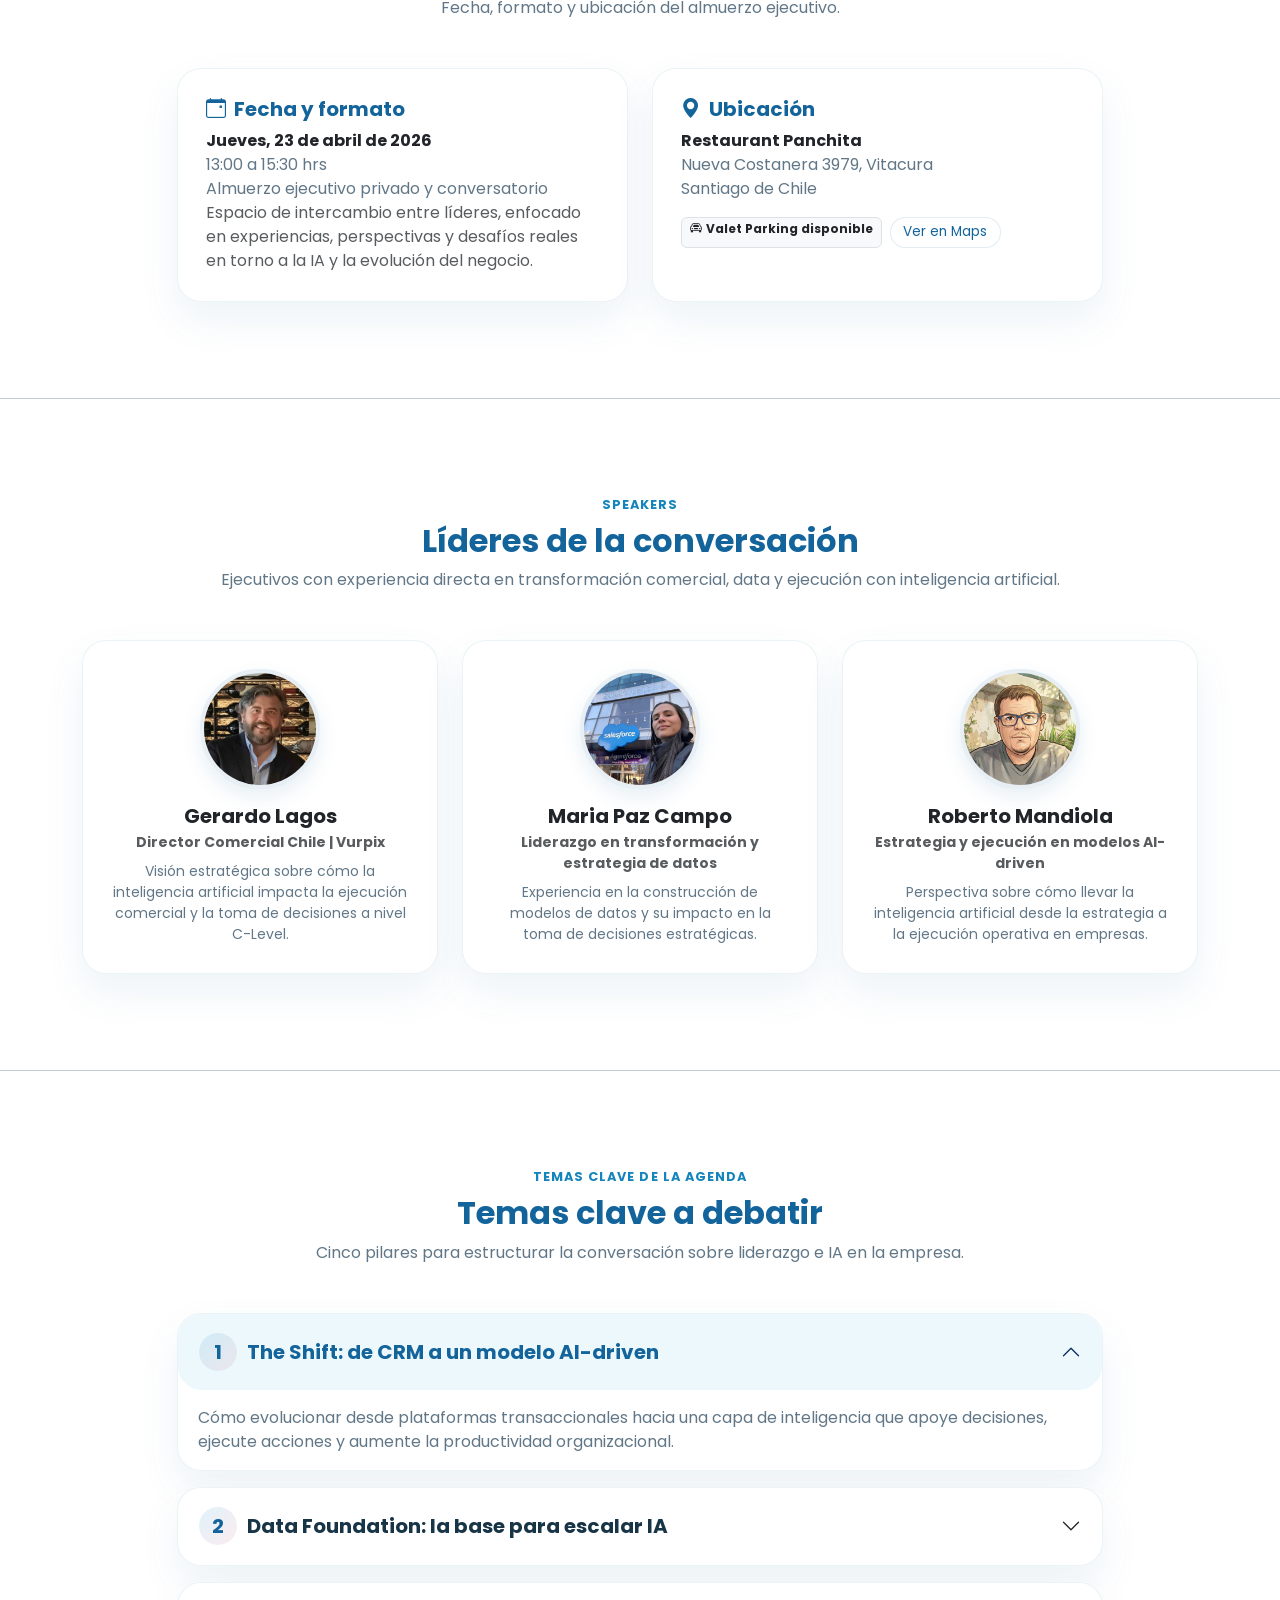
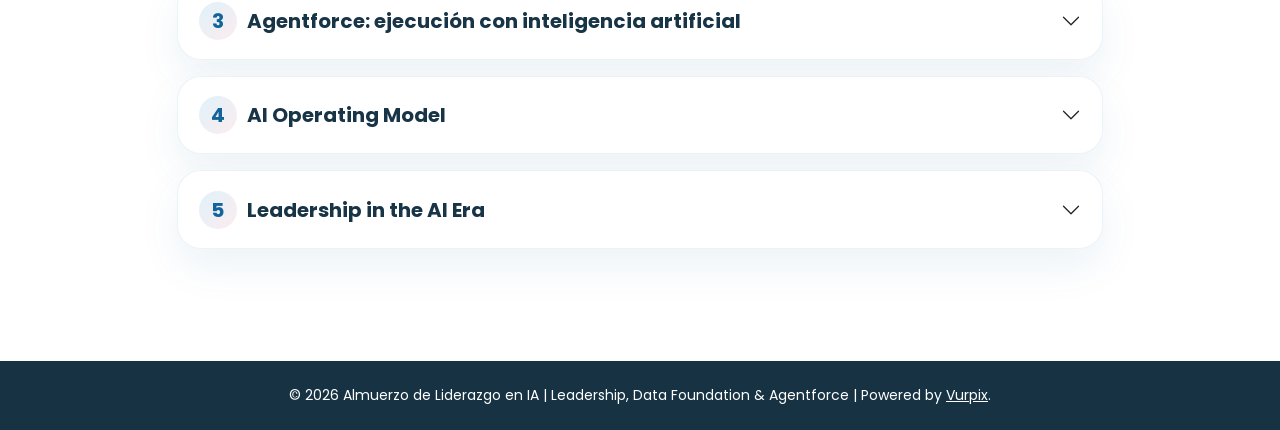
==== commit 9f81d037: "Rename index2.html to index.html" ====
--- a/index.html
+++ b/index.html
@@ -3,7 +3,7 @@
 <head>
   <meta charset="utf-8">
   <meta name="viewport" content="width=device-width, initial-scale=1">
-  <title>AI Leadership Lunch | Vurpix</title>
+  <title>Almuerzo de Liderazgo en IA | Vurpix</title>
   <meta name="description" content="Almuerzo ejecutivo sobre liderazgo, data foundation y Agentforce en la era de la IA.">
   <link href="https://cdn.jsdelivr.net/npm/bootstrap@5.3.3/dist/css/bootstrap.min.css" rel="stylesheet">
   <link rel="stylesheet" href="https://cdn.jsdelivr.net/npm/bootstrap-icons@1.11.3/font/bootstrap-icons.min.css">
@@ -283,7 +283,7 @@
       <a class="navbar-brand d-flex align-items-center" href="#">
         <img src="assets/logo-vurpix.png" alt="Logo de Vurpix" class="logo-nav">
         <img src="assets/salesforce-partner.png" alt="Salesforce Partner" class="logo-nav">
-        <span class="text-muted fw-light small ms-2 d-none d-md-block">| AI Leadership Lunch</span>
+        <span class="text-muted fw-light small ms-2 d-none d-md-block">| Almuerzo de Liderazgo en IA</span>
       </a>
 
       <div class="d-flex gap-2">
@@ -394,7 +394,7 @@
                   </div>
                 </div>
 
-                <input type="hidden" name="_subject" value="Nuevo registro - AI Leadership Lunch">
+                <input type="hidden" name="_subject" value="Nuevo registro - Almuerzo de Liderazgo en IA">
 
                 <div class="d-grid mt-4">
                   <button type="submit" name="submit" class="btn btn-it w-100 py-3 fw-bold">
@@ -452,9 +452,9 @@
     <div class="row justify-content-center">
       <div class="col-lg-10">
         <div class="text-center mb-5">
-          <div class="section-kicker mb-2">Visión general del encuentro</div>
-          <h2 class="fw-bold text-primary-it">Detalles y propuesta de valor del encuentro</h2>
-          <p class="text-soft-it mb-0">Tomamos la estructura del modelo original, pero la orientamos a la narrativa ejecutiva de Vurpix y Salesforce para este evento.</p>
+          <div class="section-kicker mb-2">Detalles del encuentro</div>
+          <h2 class="fw-bold text-primary-it">Información del evento</h2>
+          <p class="text-soft-it mb-0">Fecha, formato y ubicación del almuerzo ejecutivo.</p>
         </div>
 
         <div class="row g-4">
@@ -464,7 +464,9 @@
                 <h5 class="card-title fw-bold text-primary-it"><i class="bi bi-calendar-event me-2"></i>Fecha y formato</h5>
                 <p class="card-text text-soft-it mb-0">
                   <strong class="text-dark">Jueves, 23 de abril de 2026</strong><br>
-                  De <strong>13:00 a 15:30</strong>, en formato almuerzo ejecutivo privado con conversación guiada entre líderes.
+                  13:00 a 15:30 hrs<br>
+                  Almuerzo ejecutivo privado y conversatorio<br>
+                  <span class="text-muted">Espacio de intercambio entre líderes, enfocado en experiencias, perspectivas y desafíos reales en torno a la IA y la evolución del negocio.</span>
                 </p>
               </div>
             </div>
@@ -476,10 +478,13 @@
                 <h5 class="card-title fw-bold text-primary-it"><i class="bi bi-geo-alt-fill me-2"></i>Ubicación</h5>
                 <p class="card-text text-soft-it">
                   <strong class="text-dark">Restaurant Panchita</strong><br>
-                  Nueva Costanera 3979, Vitacura, Santiago de Chile.<br>
-                  Un espacio ideal para una conversación cercana de alto nivel.
+                  Nueva Costanera 3979, Vitacura<br>
+                  Santiago de Chile
                 </p>
-                <a href="https://maps.google.com/?cid=3933790354340322932&g_mp=CiVnb29nbGUubWFwcy5wbGFjZXMudjEuUGxhY2VzLkdldFBsYWNl" target="_blank" rel="noopener noreferrer" class="btn btn-outline-it mt-2">Ver en Maps</a>
+                <div class="d-flex gap-2 flex-wrap mt-2">
+                  <span class="badge bg-light text-dark border"><i class="bi bi-car-front me-1"></i>Valet Parking disponible</span>
+                  <a href="https://maps.google.com/?cid=3933790354340322932&g_mp=CiVnb29nbGUubWFwcy5wbGFjZXMudjEuUGxhY2VzLkdldFBsYWNl" target="_blank" rel="noopener noreferrer" class="btn btn-outline-it">Ver en Maps</a>
+                </div>
               </div>
             </div>
           </div>
@@ -620,7 +625,7 @@
 
   <footer class="footer-dark text-white py-4 mt-5">
     <div class="container text-center">
-      <p class="mb-0 small">&copy; 2026 AI Leadership Lunch | Leadership, Data Foundation & Agentforce | Powered by <a href="https://www.vurpix.com" target="_blank" rel="noopener" class="text-white text-decoration-underline">Vurpix</a>.</p>
+      <p class="mb-0 small">&copy; 2026 Almuerzo de Liderazgo en IA | Leadership, Data Foundation & Agentforce | Powered by <a href="https://www.vurpix.com" target="_blank" rel="noopener" class="text-white text-decoration-underline">Vurpix</a>.</p>
     </div>
   </footer>
 
@@ -718,4 +723,3 @@
   </script>
 </body>
 </html>
-
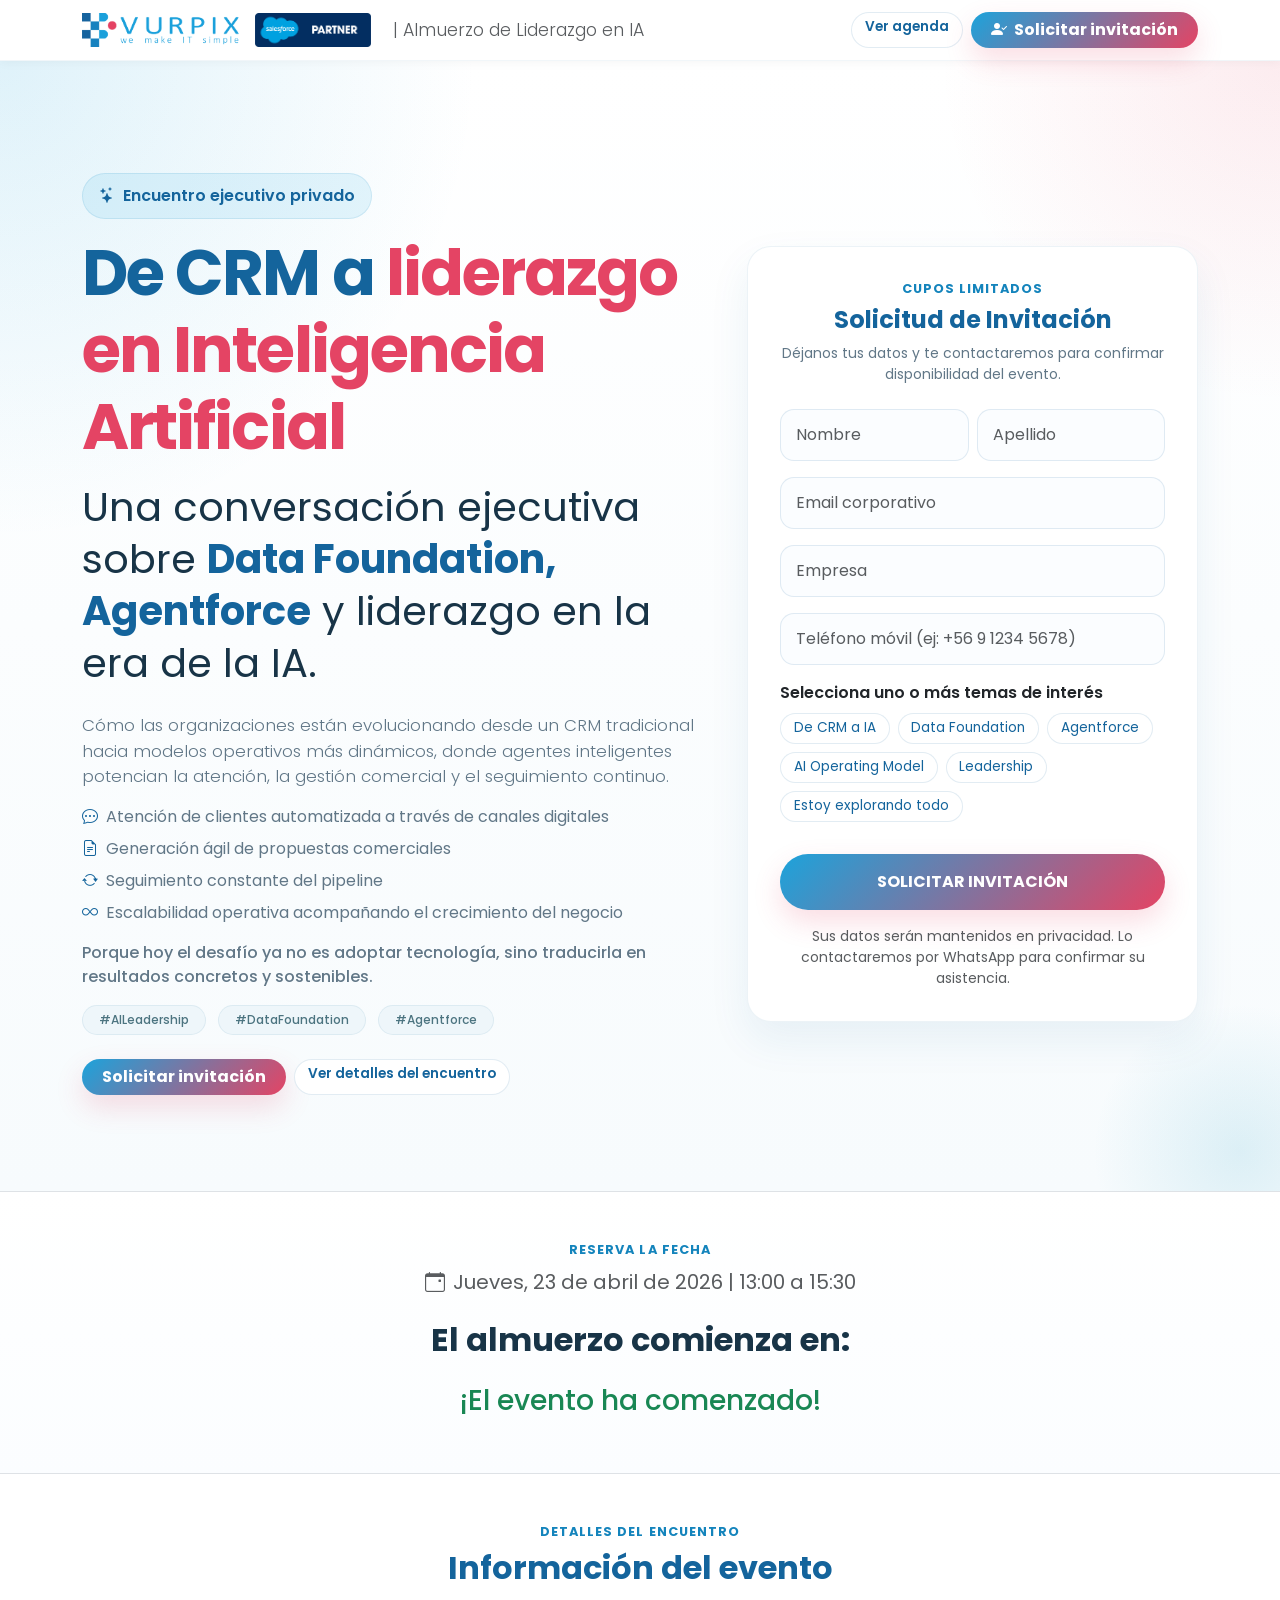
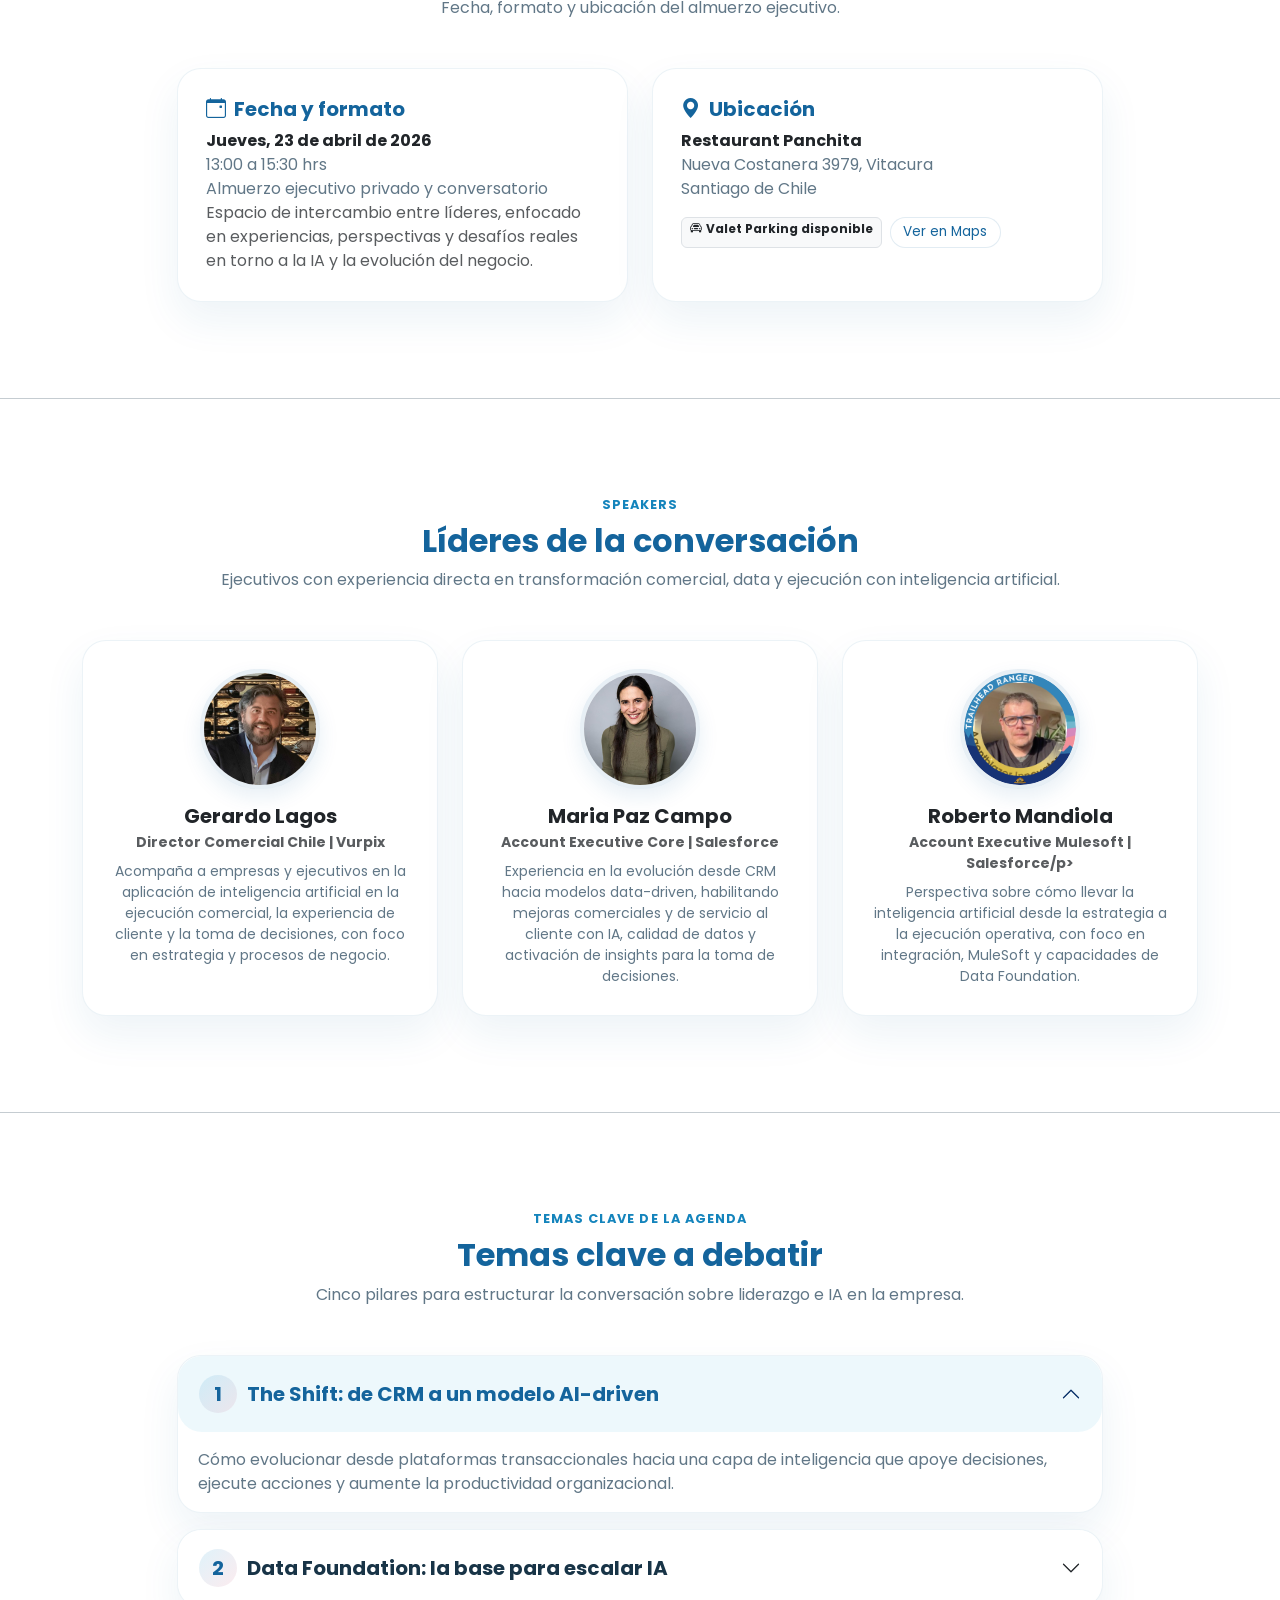
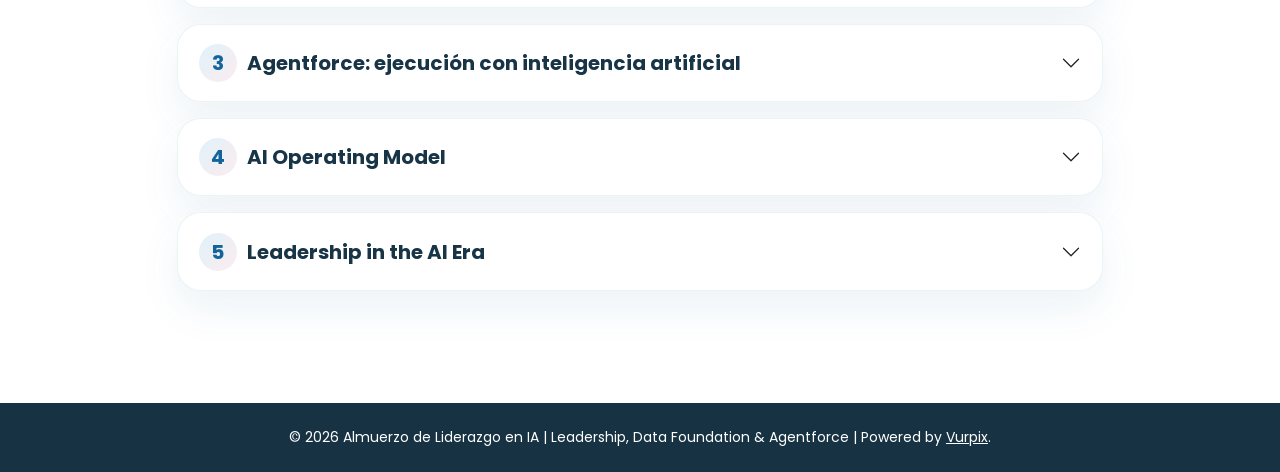
==== commit 6a5f6702: "Update index.html" ====
--- a/index.html
+++ b/index.html
@@ -510,7 +510,7 @@
             <img src="assets/speakers/gerardo-lagos.jpeg" alt="Gerardo Lagos" class="speaker-img">
             <h5 class="card-title fw-bold">Gerardo Lagos</h5>
             <p class="card-subtitle mb-2 text-muted small fw-bold">Director Comercial Chile | Vurpix</p>
-            <p class="card-text small text-soft-it">Visión estratégica sobre cómo la inteligencia artificial impacta la ejecución comercial y la toma de decisiones a nivel C-Level.</p>
+            <p class="card-text small text-soft-it">Acompaña a empresas y ejecutivos en la aplicación de inteligencia artificial en la ejecución comercial, la experiencia de cliente y la toma de decisiones, con foco en estrategia y procesos de negocio.</p>
           </div>
         </div>
       </div>
@@ -520,8 +520,8 @@
           <div class="card-body">
             <img src="assets/speakers/mariapaz-campo.jpeg" alt="Maria Paz Campo" class="speaker-img">
             <h5 class="card-title fw-bold">Maria Paz Campo</h5>
-            <p class="card-subtitle mb-2 text-muted small fw-bold">Liderazgo en transformación y estrategia de datos</p>
-            <p class="card-text small text-soft-it">Experiencia en la construcción de modelos de datos y su impacto en la toma de decisiones estratégicas.</p>
+            <p class="card-subtitle mb-2 text-muted small fw-bold">Account Executive Core | Salesforce</p>
+            <p class="card-text small text-soft-it">Experiencia en la evolución desde CRM hacia modelos data-driven, habilitando mejoras comerciales y de servicio al cliente con IA, calidad de datos y activación de insights para la toma de decisiones.</p>
           </div>
         </div>
       </div>
@@ -531,8 +531,8 @@
           <div class="card-body">
             <img src="assets/speakers/roberto-mandiola.jpeg" alt="Roberto Mandiola" class="speaker-img">
             <h5 class="card-title fw-bold">Roberto Mandiola</h5>
-            <p class="card-subtitle mb-2 text-muted small fw-bold">Estrategia y ejecución en modelos AI-driven</p>
-            <p class="card-text small text-soft-it">Perspectiva sobre cómo llevar la inteligencia artificial desde la estrategia a la ejecución operativa en empresas.</p>
+            <p class="card-subtitle mb-2 text-muted small fw-bold">Account Executive Mulesoft | Salesforce/p>
+            <p class="card-text small text-soft-it">Perspectiva sobre cómo llevar la inteligencia artificial desde la estrategia a la ejecución operativa, con foco en integración, MuleSoft y capacidades de Data Foundation.</p>
           </div>
         </div>
       </div>
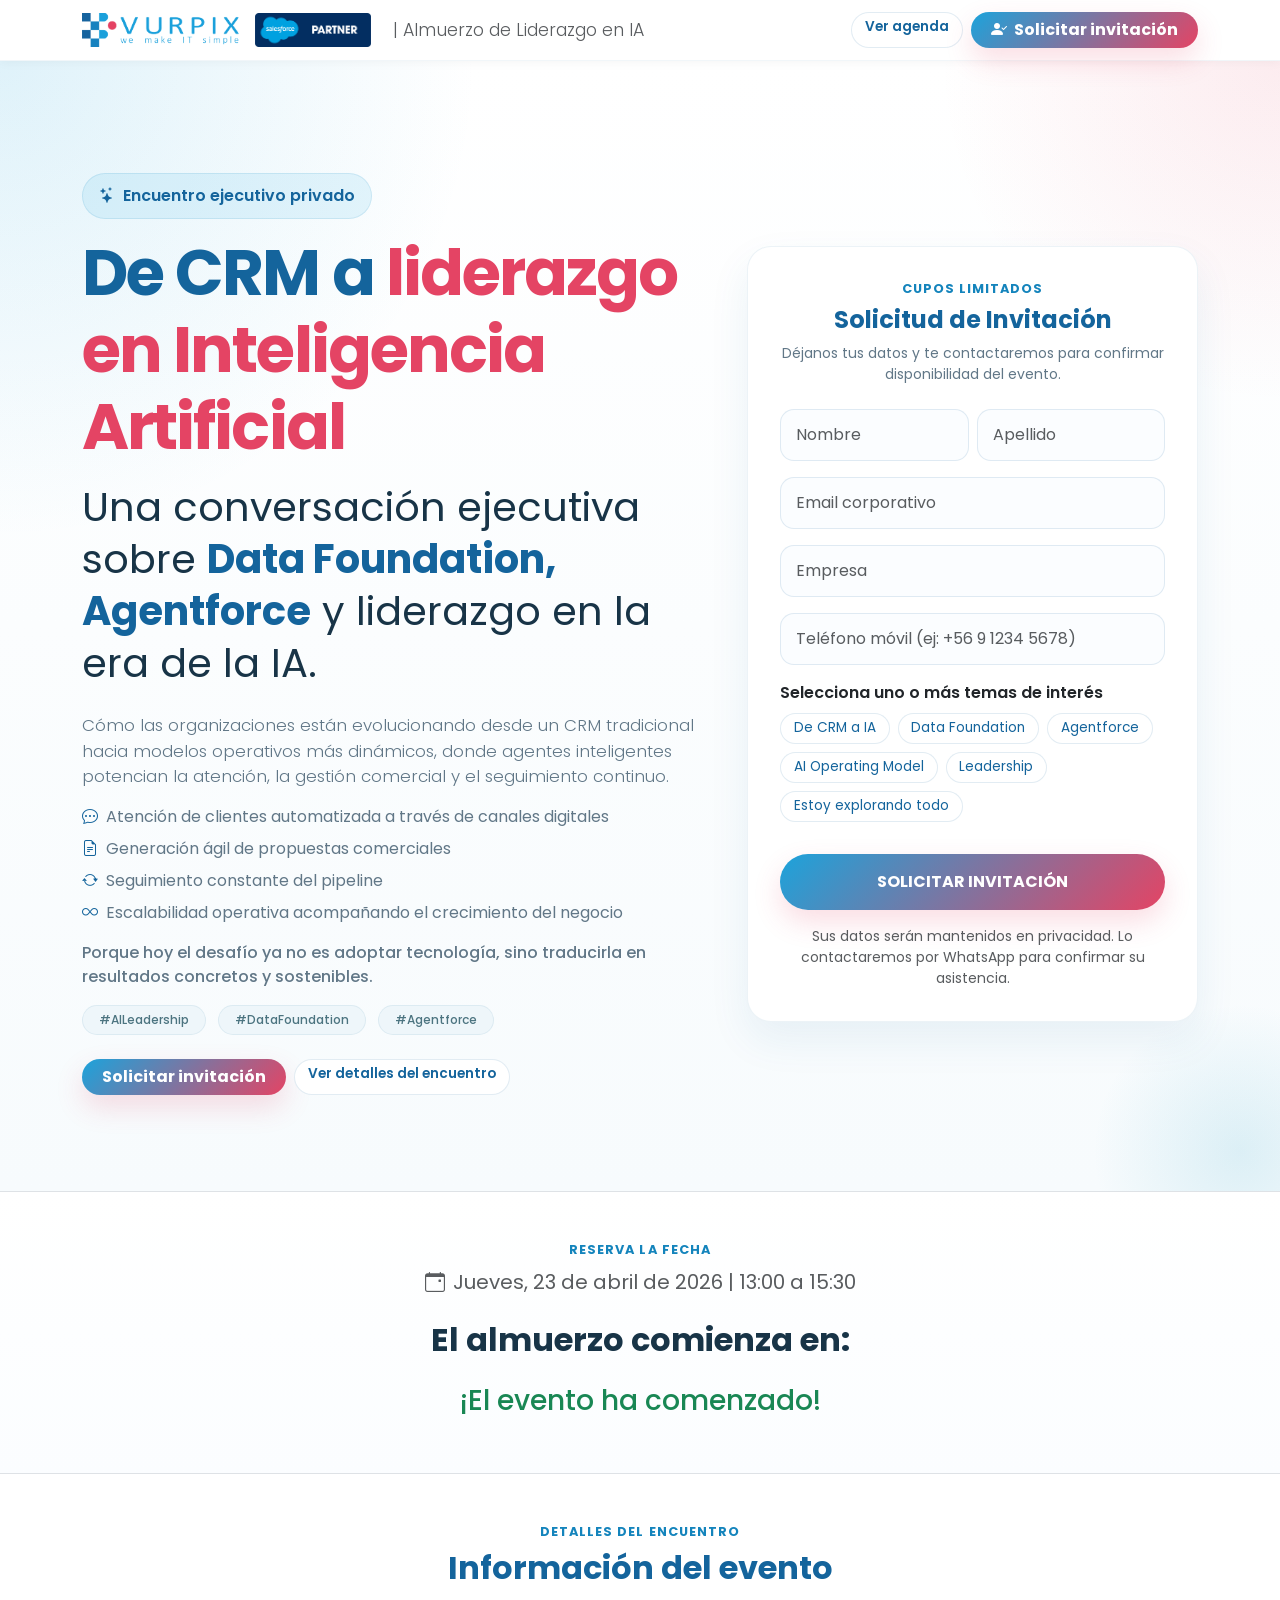
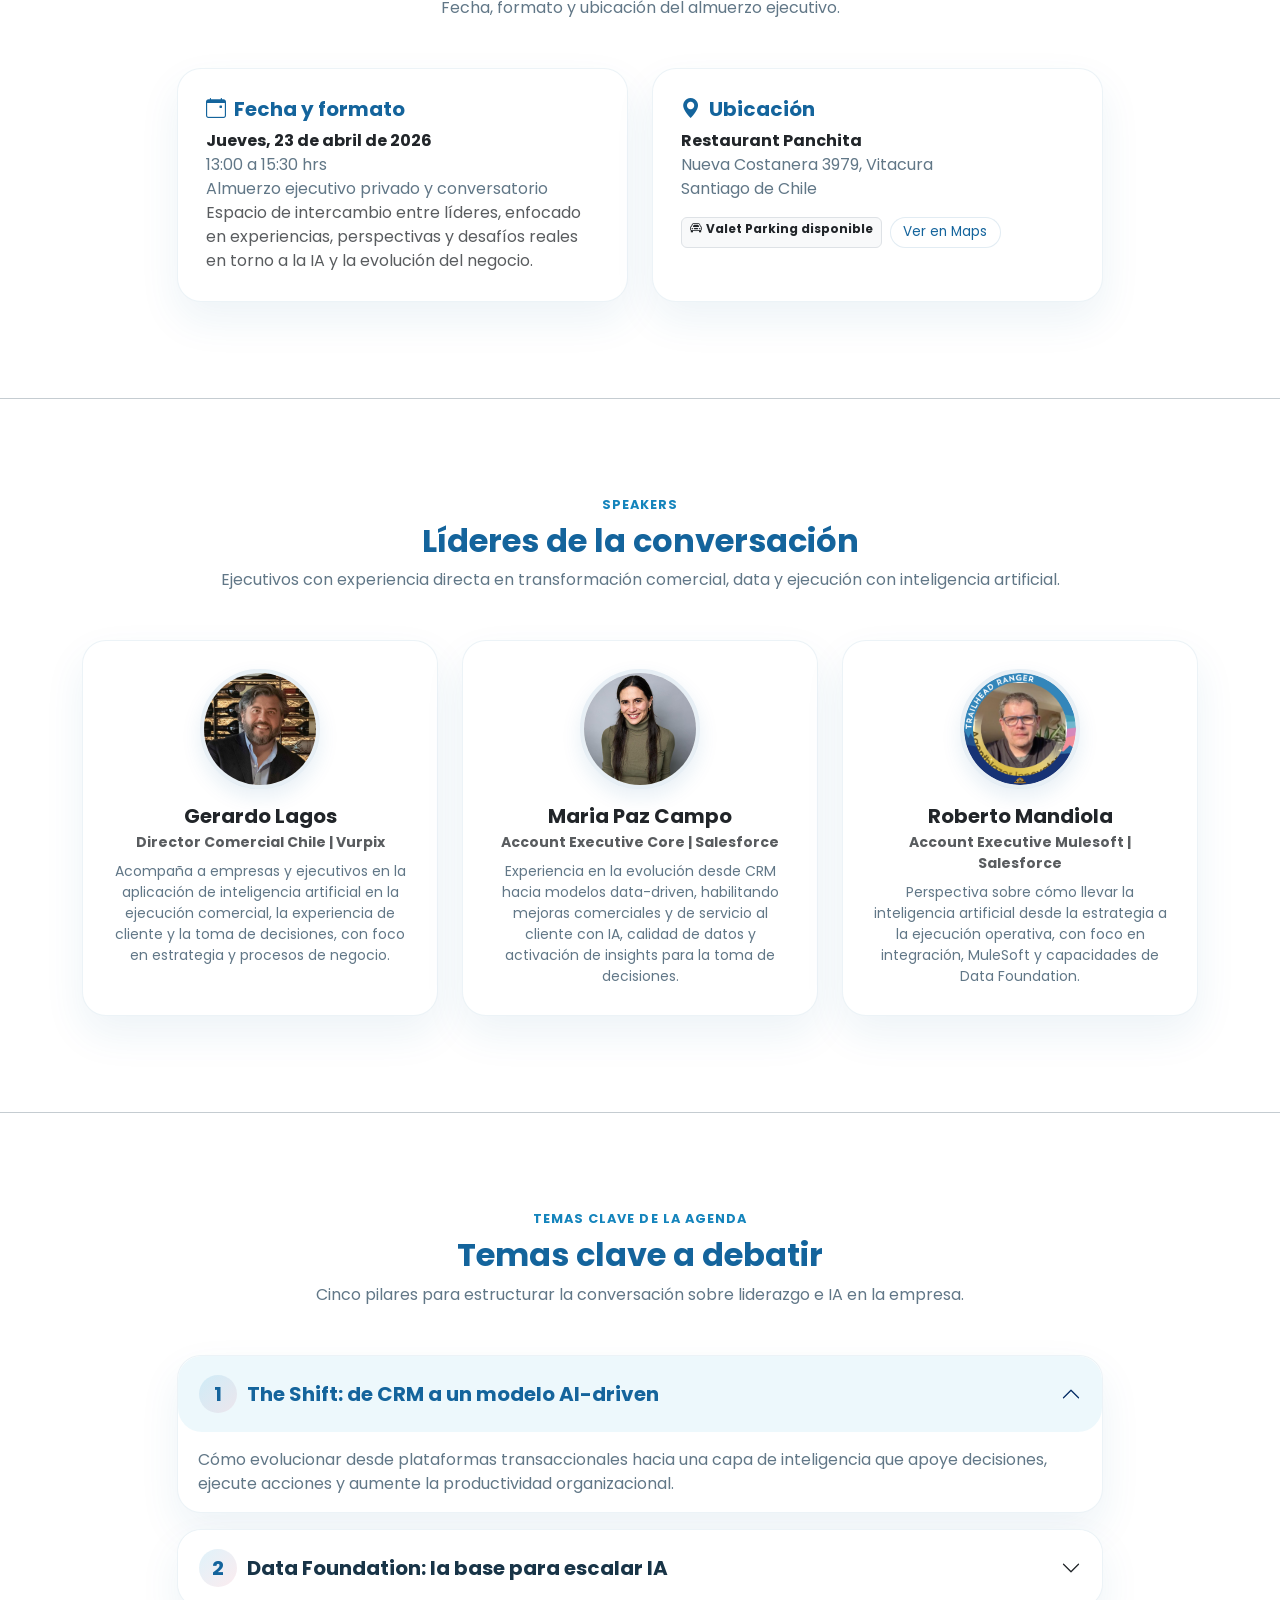
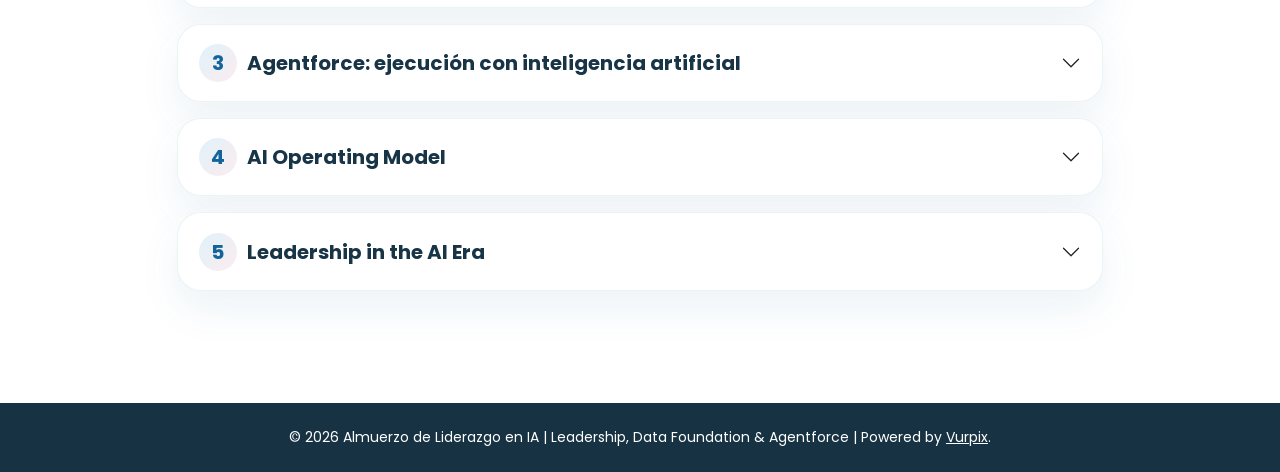
==== commit 64794bb5: "Update index.html" ====
--- a/index.html
+++ b/index.html
@@ -531,7 +531,7 @@
           <div class="card-body">
             <img src="assets/speakers/roberto-mandiola.jpeg" alt="Roberto Mandiola" class="speaker-img">
             <h5 class="card-title fw-bold">Roberto Mandiola</h5>
-            <p class="card-subtitle mb-2 text-muted small fw-bold">Account Executive Mulesoft | Salesforce/p>
+            <p class="card-subtitle mb-2 text-muted small fw-bold">Account Executive Mulesoft | Salesforce</p>
             <p class="card-text small text-soft-it">Perspectiva sobre cómo llevar la inteligencia artificial desde la estrategia a la ejecución operativa, con foco en integración, MuleSoft y capacidades de Data Foundation.</p>
           </div>
         </div>
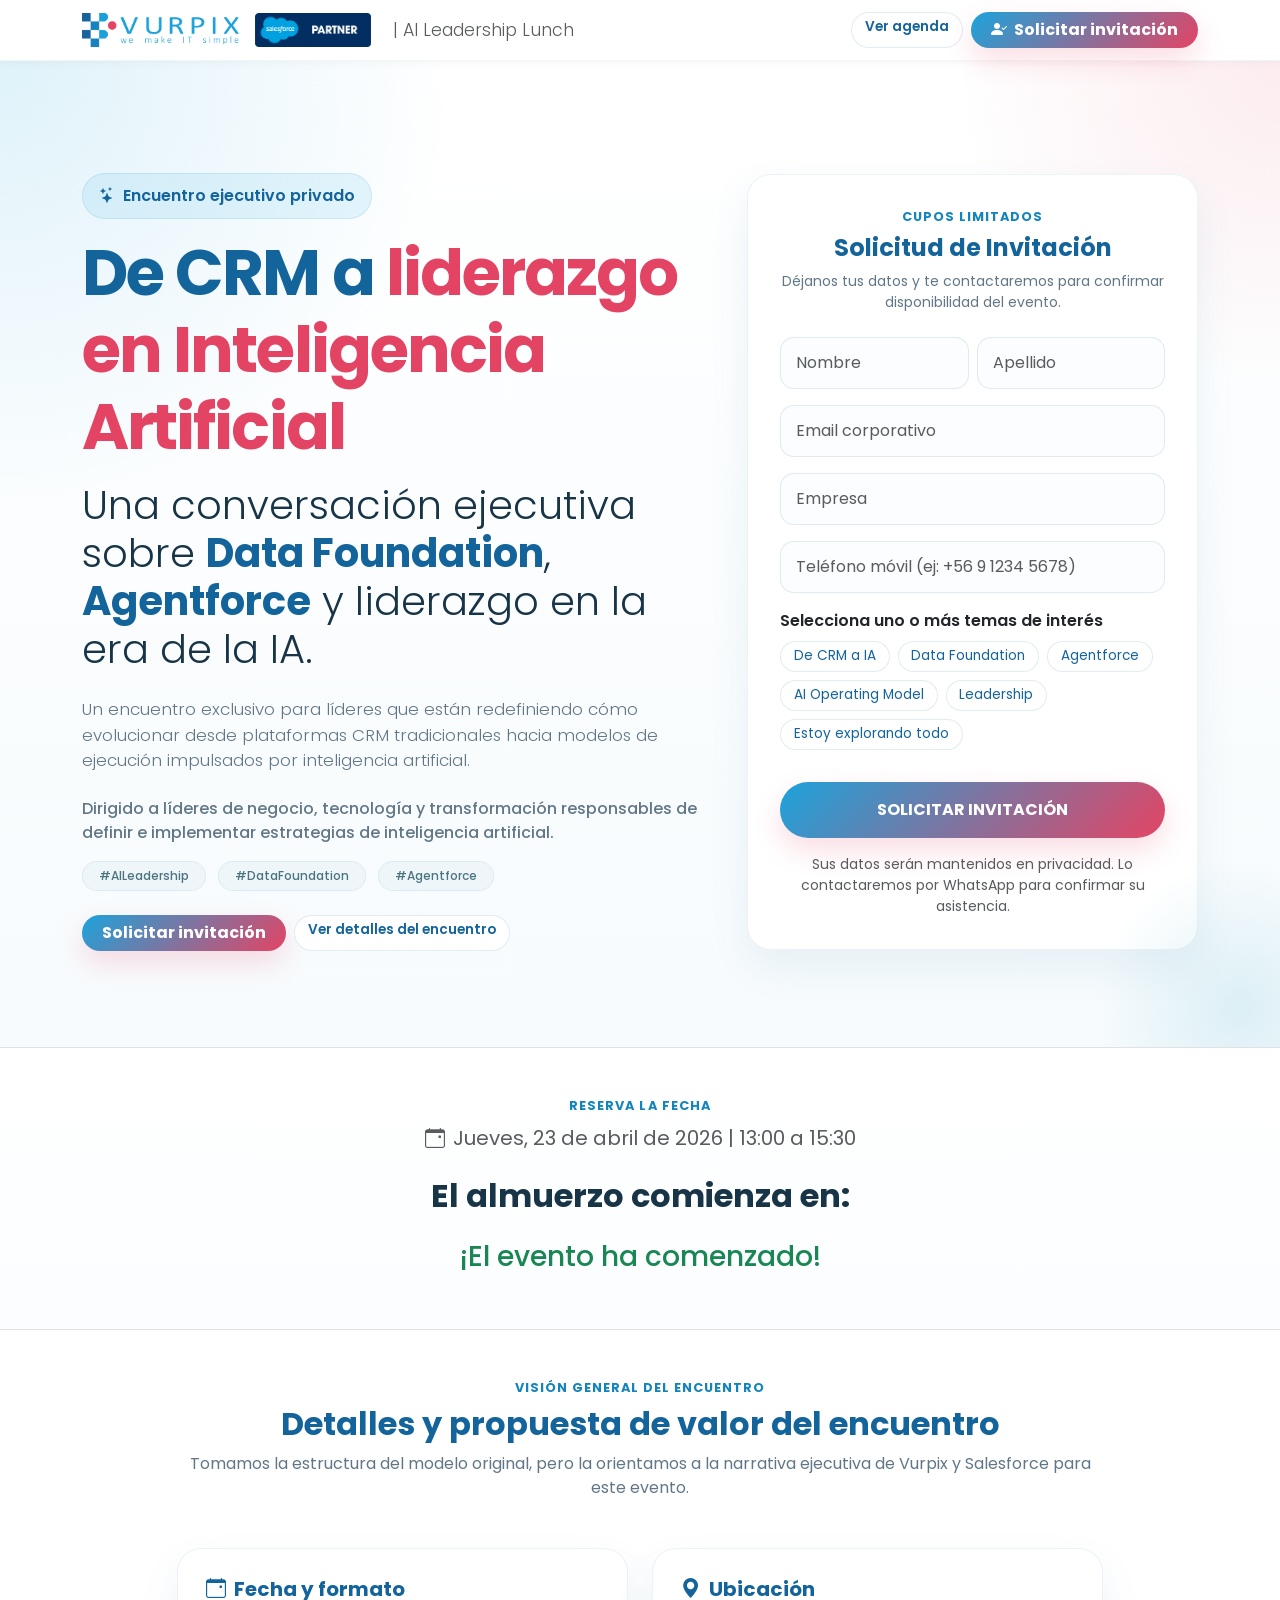
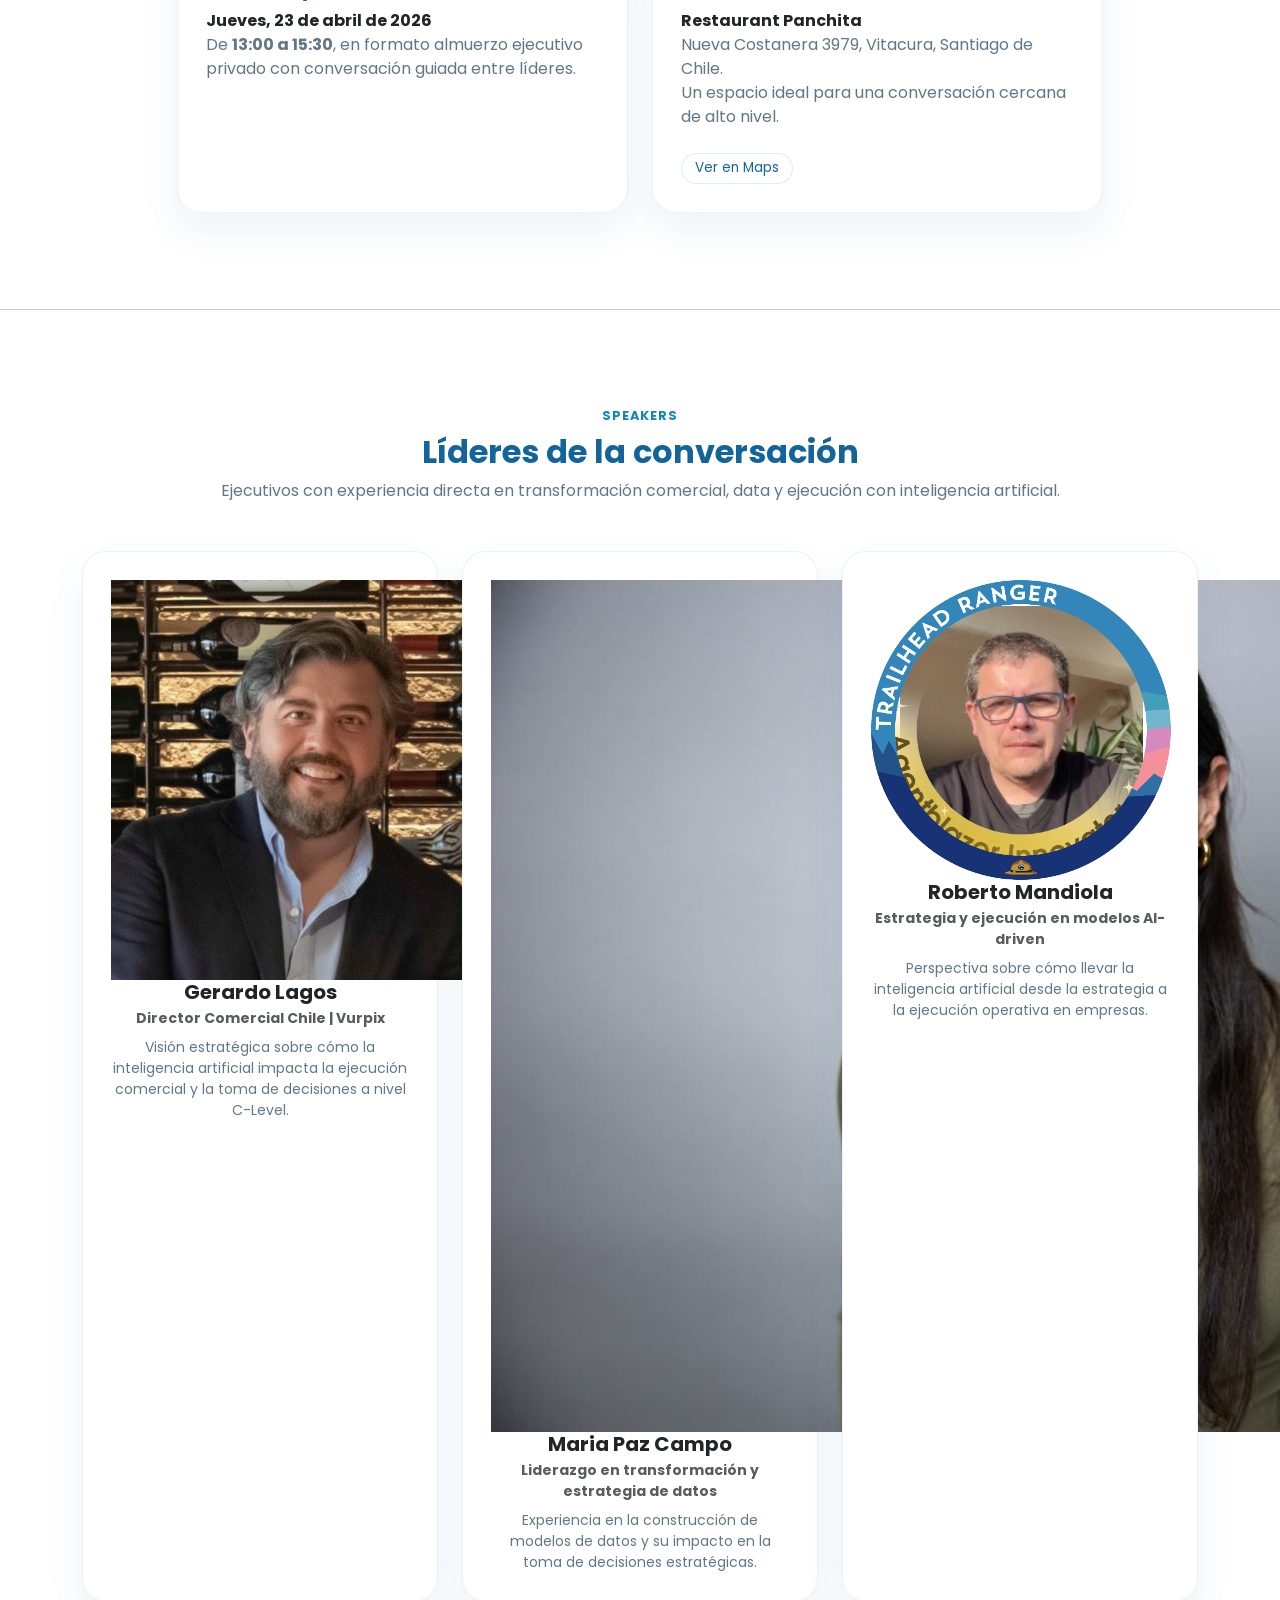
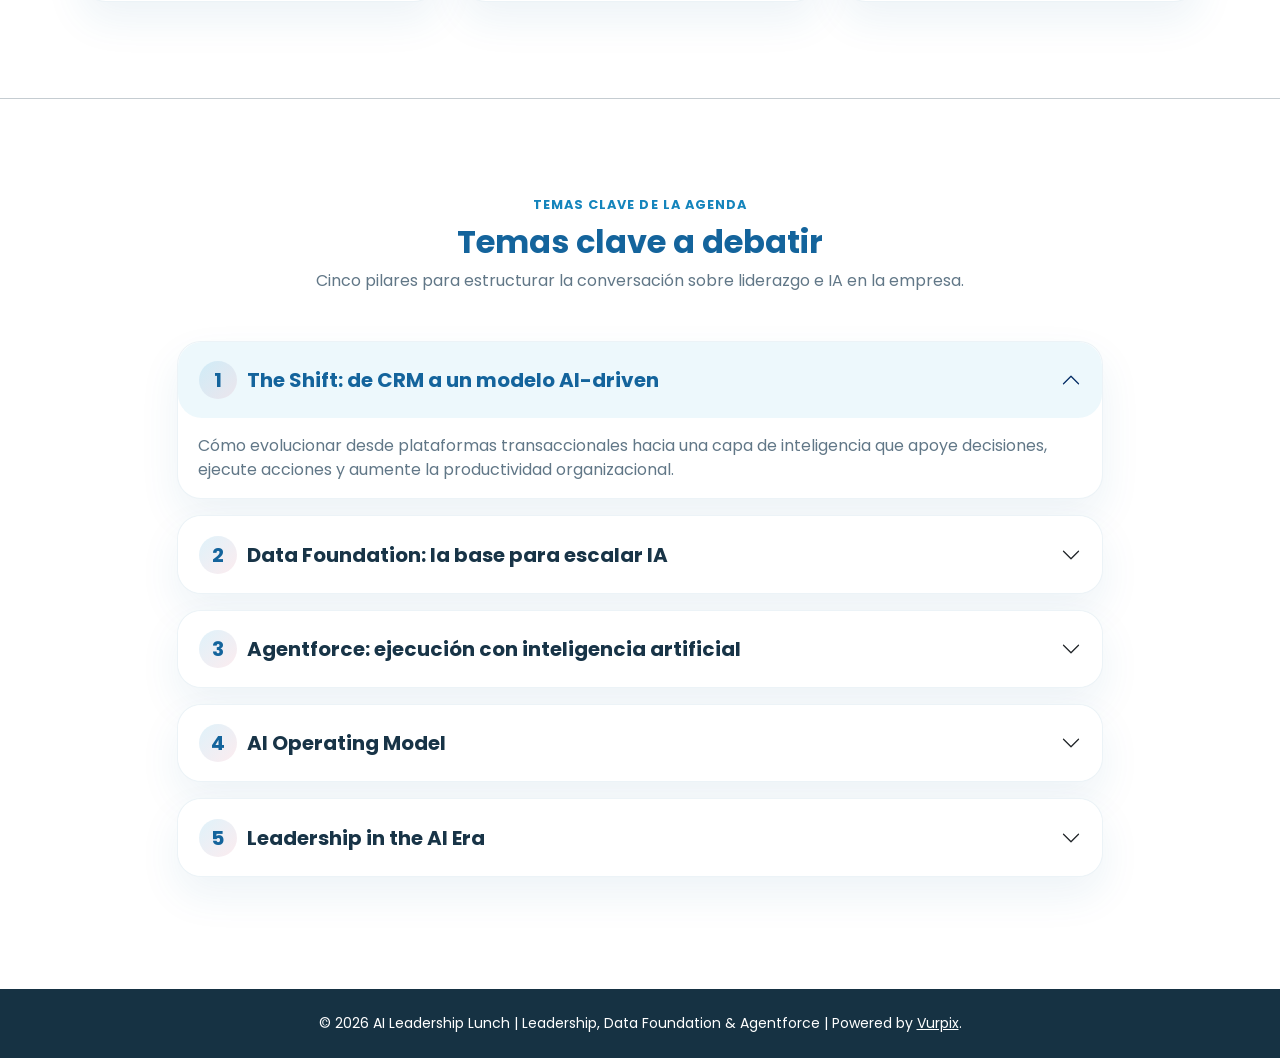
==== commit afed1e4e: "Rename index3.html to index.html" ====
--- a/index.html
+++ b/index.html
@@ -3,7 +3,7 @@
 <head>
   <meta charset="utf-8">
   <meta name="viewport" content="width=device-width, initial-scale=1">
-  <title>Almuerzo de Liderazgo en IA | Vurpix</title>
+  <title>AI Leadership Lunch | Vurpix</title>
   <meta name="description" content="Almuerzo ejecutivo sobre liderazgo, data foundation y Agentforce en la era de la IA.">
   <link href="https://cdn.jsdelivr.net/npm/bootstrap@5.3.3/dist/css/bootstrap.min.css" rel="stylesheet">
   <link rel="stylesheet" href="https://cdn.jsdelivr.net/npm/bootstrap-icons@1.11.3/font/bootstrap-icons.min.css">
@@ -139,6 +139,23 @@
     }
 
     .btn-outline-it:hover {
+      background: #f0f8fc;
+      color: var(--vurpix-3);
+    }
+
+    .btn-check:checked + .btn-outline-it {
+      background: linear-gradient(135deg, var(--vurpix-1), var(--vurpix-2));
+      color: #fff;
+      border-color: transparent;
+      box-shadow: 0 10px 22px rgba(228, 68, 100, 0.25);
+    }
+
+    .btn-outline-it:hover {
+      background: #f0f8fc;
+      color: var(--vurpix-3);
+    }
+
+    .btn-outline-it:hover {
       background: #f7fbfd;
       color: var(--vurpix-3);
     }
@@ -222,15 +239,18 @@
       height: 100%;
     }
 
-    .speaker-img {
+    .speaker-icon {
       width: 120px;
       height: 120px;
-      object-fit: cover;
       border-radius: 50%;
-      display: block;
+      display: inline-flex;
+      align-items: center;
+      justify-content: center;
+      background: linear-gradient(135deg, rgba(28,163,219,.12), rgba(228,68,100,.10));
+      color: var(--vurpix-3);
+      font-size: 2rem;
       margin: 0 auto 15px;
       border: 4px solid rgba(20,100,156,.10);
-      box-shadow: 0 8px 20px rgba(20,100,156,.10);
     }
 
     .accordion-button {
@@ -283,7 +303,7 @@
       <a class="navbar-brand d-flex align-items-center" href="#">
         <img src="assets/logo-vurpix.png" alt="Logo de Vurpix" class="logo-nav">
         <img src="assets/salesforce-partner.png" alt="Salesforce Partner" class="logo-nav">
-        <span class="text-muted fw-light small ms-2 d-none d-md-block">| Almuerzo de Liderazgo en IA</span>
+        <span class="text-muted fw-light small ms-2 d-none d-md-block">| AI Leadership Lunch</span>
       </a>
 
       <div class="d-flex gap-2">
@@ -305,26 +325,15 @@
             De CRM a <span class="hero-title-accent">liderazgo en Inteligencia Artificial</span>
           </h1>
 
-          <h2 class="display-6 fw-normal mb-4 hero-subtitle" style="max-width:700px; line-height:1.3;">
-            Una conversación ejecutiva sobre
-            <strong>Data Foundation, Agentforce</strong>
-            y liderazgo en la era de la IA.
+          <h2 class="display-6 fw-light mb-4 hero-subtitle">
+            Una conversación ejecutiva sobre <strong>Data Foundation</strong>, <strong>Agentforce</strong> y liderazgo en la era de la IA.
           </h2>
 
-          <p class="lead mb-3 hero-copy">
-            Cómo las organizaciones están evolucionando desde un CRM tradicional hacia modelos operativos más dinámicos, donde agentes inteligentes potencian la atención, la gestión comercial y el seguimiento continuo.
+          <p class="lead mb-0 hero-copy">
+            Un encuentro exclusivo para líderes que están redefiniendo cómo evolucionar desde plataformas CRM tradicionales hacia modelos de ejecución impulsados por inteligencia artificial.
           </p>
 
-          <ul class="list-unstyled mt-3 mb-3 text-soft-it" style="max-width:640px;">
-            <li class="mb-2"><i class="bi bi-chat-dots me-2 text-primary-it"></i>Atención de clientes automatizada a través de canales digitales</li>
-            <li class="mb-2"><i class="bi bi-file-earmark-text me-2 text-primary-it"></i>Generación ágil de propuestas comerciales</li>
-            <li class="mb-2"><i class="bi bi-arrow-repeat me-2 text-primary-it"></i>Seguimiento constante del pipeline</li>
-            <li class="mb-2"><i class="bi bi-infinity me-2 text-primary-it"></i>Escalabilidad operativa acompañando el crecimiento del negocio</li>
-          </ul>
-
-          <p class="mt-3 mb-3 text-soft-it fw-medium">
-            Porque hoy el desafío ya no es adoptar tecnología, sino traducirla en resultados concretos y sostenibles.
-          </p>
+          <p class="mt-4 mb-3 text-soft-it fw-medium">Dirigido a líderes de negocio, tecnología y transformación responsables de definir e implementar estrategias de inteligencia artificial.</p>
 
           <div class="hero-tags">
             <span class="badge rounded-pill me-2 px-3 py-2">#AILeadership</span>
@@ -394,7 +403,7 @@
                   </div>
                 </div>
 
-                <input type="hidden" name="_subject" value="Nuevo registro - Almuerzo de Liderazgo en IA">
+                <input type="hidden" name="_subject" value="Nuevo registro - AI Leadership Lunch">
 
                 <div class="d-grid mt-4">
                   <button type="submit" name="submit" class="btn btn-it w-100 py-3 fw-bold">
@@ -452,9 +461,9 @@
     <div class="row justify-content-center">
       <div class="col-lg-10">
         <div class="text-center mb-5">
-          <div class="section-kicker mb-2">Detalles del encuentro</div>
-          <h2 class="fw-bold text-primary-it">Información del evento</h2>
-          <p class="text-soft-it mb-0">Fecha, formato y ubicación del almuerzo ejecutivo.</p>
+          <div class="section-kicker mb-2">Visión general del encuentro</div>
+          <h2 class="fw-bold text-primary-it">Detalles y propuesta de valor del encuentro</h2>
+          <p class="text-soft-it mb-0">Tomamos la estructura del modelo original, pero la orientamos a la narrativa ejecutiva de Vurpix y Salesforce para este evento.</p>
         </div>
 
         <div class="row g-4">
@@ -464,9 +473,7 @@
                 <h5 class="card-title fw-bold text-primary-it"><i class="bi bi-calendar-event me-2"></i>Fecha y formato</h5>
                 <p class="card-text text-soft-it mb-0">
                   <strong class="text-dark">Jueves, 23 de abril de 2026</strong><br>
-                  13:00 a 15:30 hrs<br>
-                  Almuerzo ejecutivo privado y conversatorio<br>
-                  <span class="text-muted">Espacio de intercambio entre líderes, enfocado en experiencias, perspectivas y desafíos reales en torno a la IA y la evolución del negocio.</span>
+                  De <strong>13:00 a 15:30</strong>, en formato almuerzo ejecutivo privado con conversación guiada entre líderes.
                 </p>
               </div>
             </div>
@@ -478,13 +485,10 @@
                 <h5 class="card-title fw-bold text-primary-it"><i class="bi bi-geo-alt-fill me-2"></i>Ubicación</h5>
                 <p class="card-text text-soft-it">
                   <strong class="text-dark">Restaurant Panchita</strong><br>
-                  Nueva Costanera 3979, Vitacura<br>
-                  Santiago de Chile
+                  Nueva Costanera 3979, Vitacura, Santiago de Chile.<br>
+                  Un espacio ideal para una conversación cercana de alto nivel.
                 </p>
-                <div class="d-flex gap-2 flex-wrap mt-2">
-                  <span class="badge bg-light text-dark border"><i class="bi bi-car-front me-1"></i>Valet Parking disponible</span>
-                  <a href="https://maps.google.com/?cid=3933790354340322932&g_mp=CiVnb29nbGUubWFwcy5wbGFjZXMudjEuUGxhY2VzLkdldFBsYWNl" target="_blank" rel="noopener noreferrer" class="btn btn-outline-it">Ver en Maps</a>
-                </div>
+                <a href="https://maps.google.com/?cid=3933790354340322932&g_mp=CiVnb29nbGUubWFwcy5wbGFjZXMudjEuUGxhY2VzLkdldFBsYWNl" target="_blank" rel="noopener noreferrer" class="btn btn-outline-it mt-2">Ver en Maps</a>
               </div>
             </div>
           </div>
@@ -510,7 +514,7 @@
             <img src="assets/speakers/gerardo-lagos.jpeg" alt="Gerardo Lagos" class="speaker-img">
             <h5 class="card-title fw-bold">Gerardo Lagos</h5>
             <p class="card-subtitle mb-2 text-muted small fw-bold">Director Comercial Chile | Vurpix</p>
-            <p class="card-text small text-soft-it">Acompaña a empresas y ejecutivos en la aplicación de inteligencia artificial en la ejecución comercial, la experiencia de cliente y la toma de decisiones, con foco en estrategia y procesos de negocio.</p>
+            <p class="card-text small text-soft-it">Visión estratégica sobre cómo la inteligencia artificial impacta la ejecución comercial y la toma de decisiones a nivel C-Level.</p>
           </div>
         </div>
       </div>
@@ -520,8 +524,8 @@
           <div class="card-body">
             <img src="assets/speakers/mariapaz-campo.jpeg" alt="Maria Paz Campo" class="speaker-img">
             <h5 class="card-title fw-bold">Maria Paz Campo</h5>
-            <p class="card-subtitle mb-2 text-muted small fw-bold">Account Executive Core | Salesforce</p>
-            <p class="card-text small text-soft-it">Experiencia en la evolución desde CRM hacia modelos data-driven, habilitando mejoras comerciales y de servicio al cliente con IA, calidad de datos y activación de insights para la toma de decisiones.</p>
+            <p class="card-subtitle mb-2 text-muted small fw-bold">Liderazgo en transformación y estrategia de datos</p>
+            <p class="card-text small text-soft-it">Experiencia en la construcción de modelos de datos y su impacto en la toma de decisiones estratégicas.</p>
           </div>
         </div>
       </div>
@@ -531,8 +535,8 @@
           <div class="card-body">
             <img src="assets/speakers/roberto-mandiola.jpeg" alt="Roberto Mandiola" class="speaker-img">
             <h5 class="card-title fw-bold">Roberto Mandiola</h5>
-            <p class="card-subtitle mb-2 text-muted small fw-bold">Account Executive Mulesoft | Salesforce</p>
-            <p class="card-text small text-soft-it">Perspectiva sobre cómo llevar la inteligencia artificial desde la estrategia a la ejecución operativa, con foco en integración, MuleSoft y capacidades de Data Foundation.</p>
+            <p class="card-subtitle mb-2 text-muted small fw-bold">Estrategia y ejecución en modelos AI-driven</p>
+            <p class="card-text small text-soft-it">Perspectiva sobre cómo llevar la inteligencia artificial desde la estrategia a la ejecución operativa en empresas.</p>
           </div>
         </div>
       </div>
@@ -625,33 +629,31 @@
 
   <footer class="footer-dark text-white py-4 mt-5">
     <div class="container text-center">
-      <p class="mb-0 small">&copy; 2026 Almuerzo de Liderazgo en IA | Leadership, Data Foundation & Agentforce | Powered by <a href="https://www.vurpix.com" target="_blank" rel="noopener" class="text-white text-decoration-underline">Vurpix</a>.</p>
+      <p class="mb-0 small">&copy; 2026 AI Leadership Lunch | Leadership, Data Foundation & Agentforce | Powered by <a href="https://www.vurpix.com" target="_blank" rel="noopener" class="text-white text-decoration-underline">Vurpix</a>.</p>
     </div>
   </footer>
 
-  <script src="https://cdn.jsdelivr.net/npm/bootstrap@5.3.3/dist/js/bootstrap.bundle.min.js"></script>
-  <script>
+  <script src="https://cdn.jsdelivr.net/npm/bootstrap@5.3.3/dist/js/bootstrap.bundle.min.js">  
     // UX: seleccionar "Estoy explorando todo" desactiva otros
     const allOption = document.getElementById('opt6');
     const otherOptions = document.querySelectorAll('input[name="interest[]"]:not(#opt6)');
 
-    if (allOption) {
-      allOption.addEventListener('change', function() {
-        if (this.checked) {
-          otherOptions.forEach(opt => {
-            opt.checked = false;
-          });
-        }
-      });
-    }
+    allOption.addEventListener('change', function() {
+      if (this.checked) {
+        otherOptions.forEach(opt => {
+          opt.checked = false;
+        });
+      }
+    });
 
     otherOptions.forEach(opt => {
       opt.addEventListener('change', function() {
-        if (this.checked && allOption) {
+        if (this.checked) {
           allOption.checked = false;
         }
       });
     });
+
   </script>
   <script>
     const eventDate = new Date("Apr 23, 2026 13:00:00").getTime();
@@ -723,3 +725,4 @@
   </script>
 </body>
 </html>
+
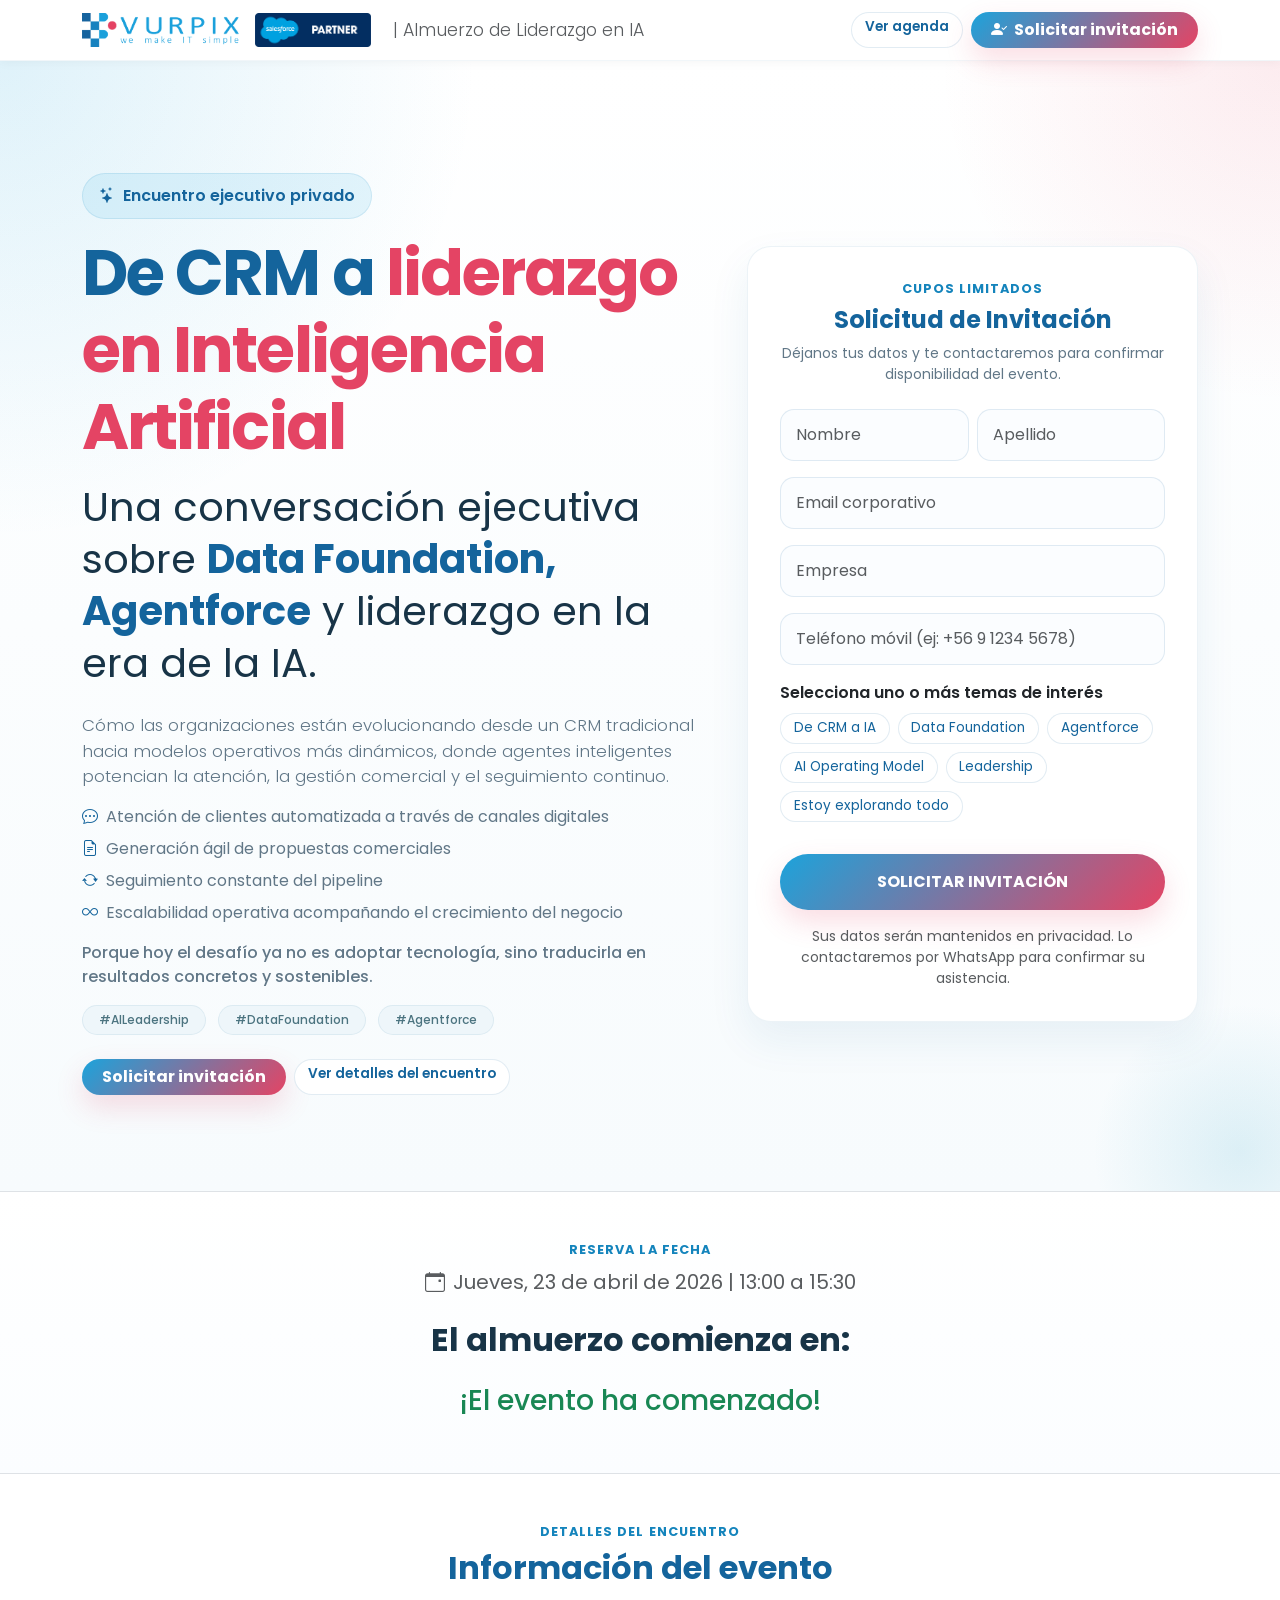
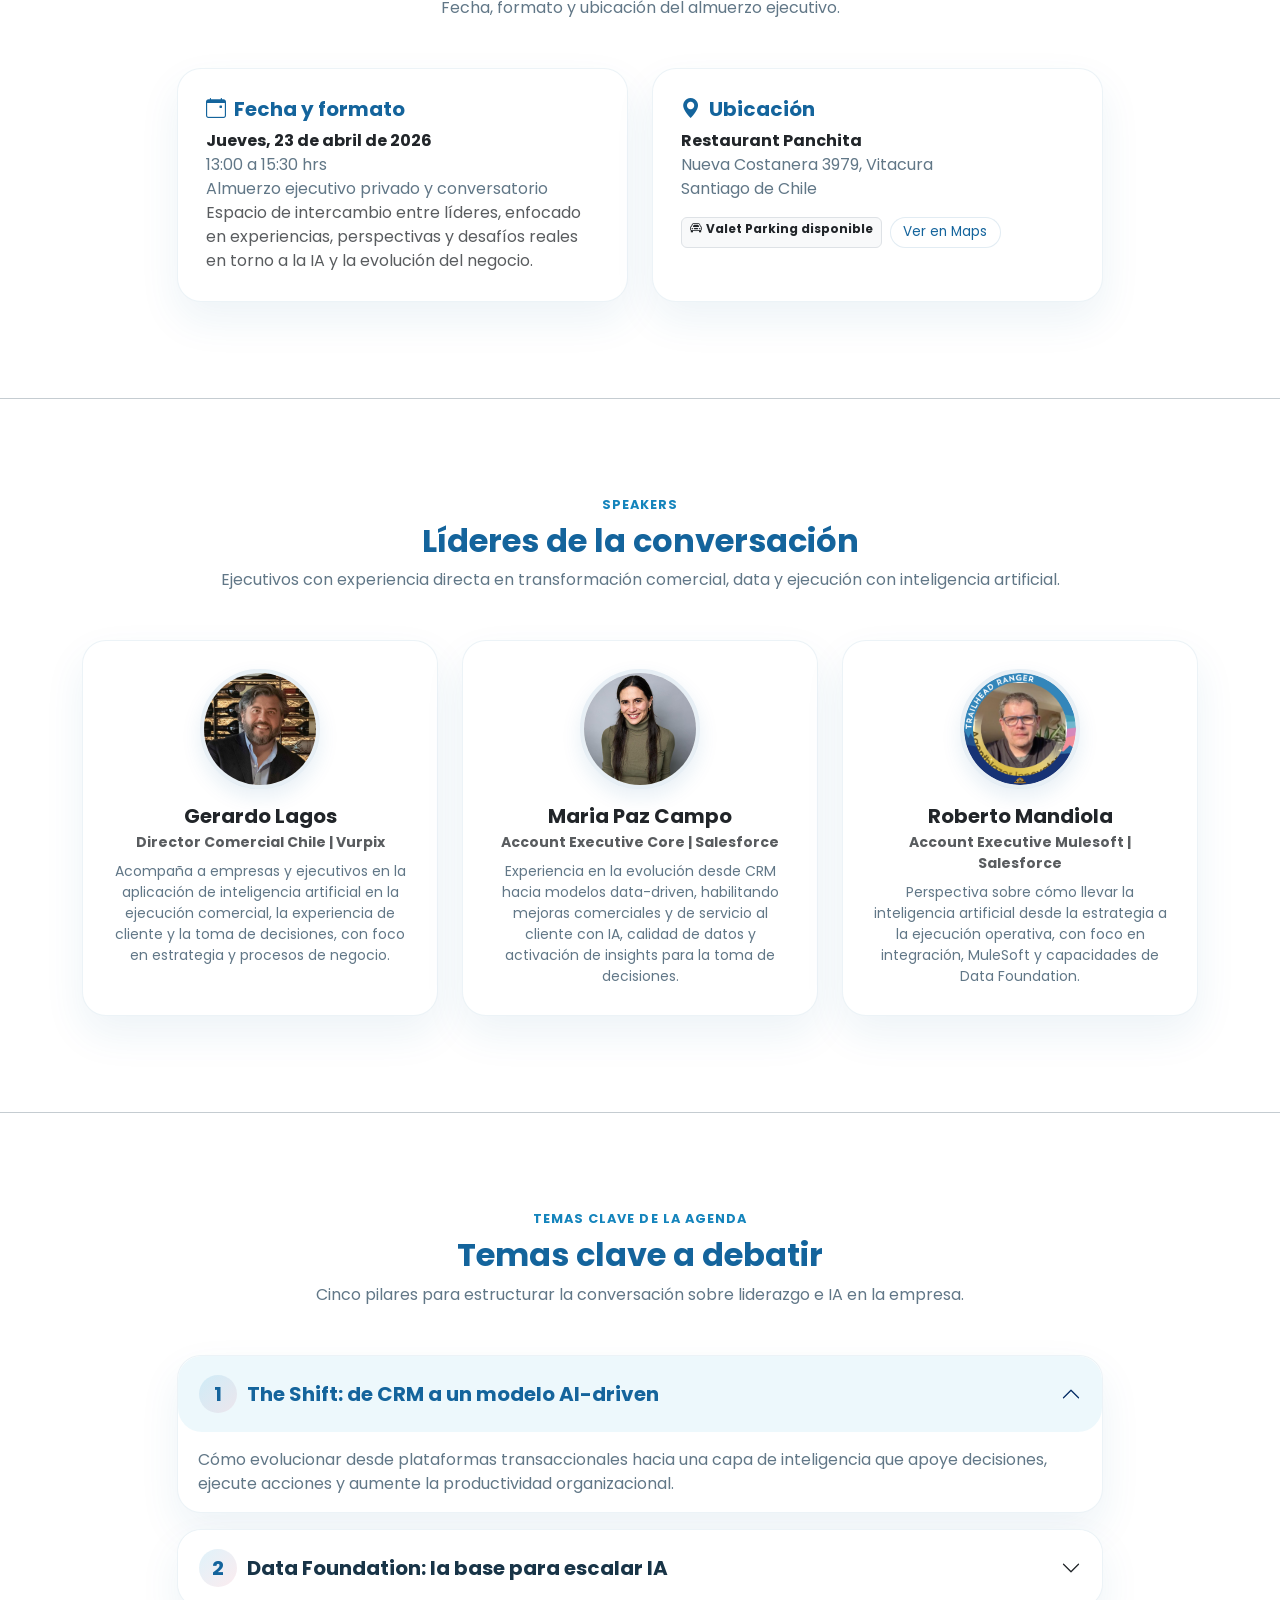
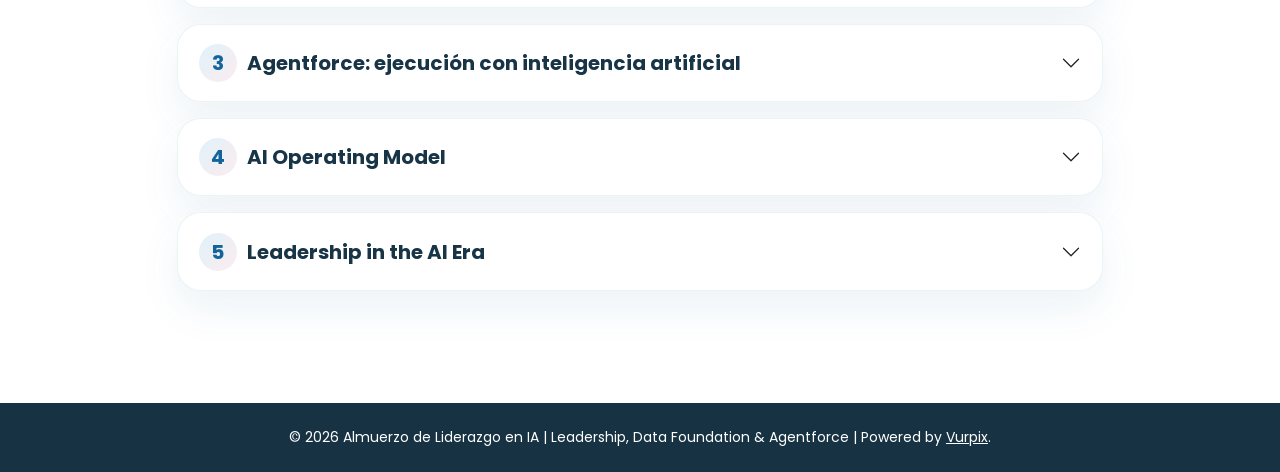
==== commit 4cdb82ce: "Rename index2.html to index.html" ====
--- a/index.html
+++ b/index.html
@@ -3,7 +3,7 @@
 <head>
   <meta charset="utf-8">
   <meta name="viewport" content="width=device-width, initial-scale=1">
-  <title>AI Leadership Lunch | Vurpix</title>
+  <title>Almuerzo de Liderazgo en IA | Vurpix</title>
   <meta name="description" content="Almuerzo ejecutivo sobre liderazgo, data foundation y Agentforce en la era de la IA.">
   <link href="https://cdn.jsdelivr.net/npm/bootstrap@5.3.3/dist/css/bootstrap.min.css" rel="stylesheet">
   <link rel="stylesheet" href="https://cdn.jsdelivr.net/npm/bootstrap-icons@1.11.3/font/bootstrap-icons.min.css">
@@ -139,23 +139,6 @@
     }
 
     .btn-outline-it:hover {
-      background: #f0f8fc;
-      color: var(--vurpix-3);
-    }
-
-    .btn-check:checked + .btn-outline-it {
-      background: linear-gradient(135deg, var(--vurpix-1), var(--vurpix-2));
-      color: #fff;
-      border-color: transparent;
-      box-shadow: 0 10px 22px rgba(228, 68, 100, 0.25);
-    }
-
-    .btn-outline-it:hover {
-      background: #f0f8fc;
-      color: var(--vurpix-3);
-    }
-
-    .btn-outline-it:hover {
       background: #f7fbfd;
       color: var(--vurpix-3);
     }
@@ -239,18 +222,15 @@
       height: 100%;
     }
 
-    .speaker-icon {
+    .speaker-img {
       width: 120px;
       height: 120px;
+      object-fit: cover;
       border-radius: 50%;
-      display: inline-flex;
-      align-items: center;
-      justify-content: center;
-      background: linear-gradient(135deg, rgba(28,163,219,.12), rgba(228,68,100,.10));
-      color: var(--vurpix-3);
-      font-size: 2rem;
+      display: block;
       margin: 0 auto 15px;
       border: 4px solid rgba(20,100,156,.10);
+      box-shadow: 0 8px 20px rgba(20,100,156,.10);
     }
 
     .accordion-button {
@@ -303,7 +283,7 @@
       <a class="navbar-brand d-flex align-items-center" href="#">
         <img src="assets/logo-vurpix.png" alt="Logo de Vurpix" class="logo-nav">
         <img src="assets/salesforce-partner.png" alt="Salesforce Partner" class="logo-nav">
-        <span class="text-muted fw-light small ms-2 d-none d-md-block">| AI Leadership Lunch</span>
+        <span class="text-muted fw-light small ms-2 d-none d-md-block">| Almuerzo de Liderazgo en IA</span>
       </a>
 
       <div class="d-flex gap-2">
@@ -325,15 +305,26 @@
             De CRM a <span class="hero-title-accent">liderazgo en Inteligencia Artificial</span>
           </h1>
 
-          <h2 class="display-6 fw-light mb-4 hero-subtitle">
-            Una conversación ejecutiva sobre <strong>Data Foundation</strong>, <strong>Agentforce</strong> y liderazgo en la era de la IA.
+          <h2 class="display-6 fw-normal mb-4 hero-subtitle" style="max-width:700px; line-height:1.3;">
+            Una conversación ejecutiva sobre
+            <strong>Data Foundation, Agentforce</strong>
+            y liderazgo en la era de la IA.
           </h2>
 
-          <p class="lead mb-0 hero-copy">
-            Un encuentro exclusivo para líderes que están redefiniendo cómo evolucionar desde plataformas CRM tradicionales hacia modelos de ejecución impulsados por inteligencia artificial.
+          <p class="lead mb-3 hero-copy">
+            Cómo las organizaciones están evolucionando desde un CRM tradicional hacia modelos operativos más dinámicos, donde agentes inteligentes potencian la atención, la gestión comercial y el seguimiento continuo.
           </p>
 
-          <p class="mt-4 mb-3 text-soft-it fw-medium">Dirigido a líderes de negocio, tecnología y transformación responsables de definir e implementar estrategias de inteligencia artificial.</p>
+          <ul class="list-unstyled mt-3 mb-3 text-soft-it" style="max-width:640px;">
+            <li class="mb-2"><i class="bi bi-chat-dots me-2 text-primary-it"></i>Atención de clientes automatizada a través de canales digitales</li>
+            <li class="mb-2"><i class="bi bi-file-earmark-text me-2 text-primary-it"></i>Generación ágil de propuestas comerciales</li>
+            <li class="mb-2"><i class="bi bi-arrow-repeat me-2 text-primary-it"></i>Seguimiento constante del pipeline</li>
+            <li class="mb-2"><i class="bi bi-infinity me-2 text-primary-it"></i>Escalabilidad operativa acompañando el crecimiento del negocio</li>
+          </ul>
+
+          <p class="mt-3 mb-3 text-soft-it fw-medium">
+            Porque hoy el desafío ya no es adoptar tecnología, sino traducirla en resultados concretos y sostenibles.
+          </p>
 
           <div class="hero-tags">
             <span class="badge rounded-pill me-2 px-3 py-2">#AILeadership</span>
@@ -403,7 +394,7 @@
                   </div>
                 </div>
 
-                <input type="hidden" name="_subject" value="Nuevo registro - AI Leadership Lunch">
+                <input type="hidden" name="_subject" value="Nuevo registro - Almuerzo de Liderazgo en IA">
 
                 <div class="d-grid mt-4">
                   <button type="submit" name="submit" class="btn btn-it w-100 py-3 fw-bold">
@@ -461,9 +452,9 @@
     <div class="row justify-content-center">
       <div class="col-lg-10">
         <div class="text-center mb-5">
-          <div class="section-kicker mb-2">Visión general del encuentro</div>
-          <h2 class="fw-bold text-primary-it">Detalles y propuesta de valor del encuentro</h2>
-          <p class="text-soft-it mb-0">Tomamos la estructura del modelo original, pero la orientamos a la narrativa ejecutiva de Vurpix y Salesforce para este evento.</p>
+          <div class="section-kicker mb-2">Detalles del encuentro</div>
+          <h2 class="fw-bold text-primary-it">Información del evento</h2>
+          <p class="text-soft-it mb-0">Fecha, formato y ubicación del almuerzo ejecutivo.</p>
         </div>
 
         <div class="row g-4">
@@ -473,7 +464,9 @@
                 <h5 class="card-title fw-bold text-primary-it"><i class="bi bi-calendar-event me-2"></i>Fecha y formato</h5>
                 <p class="card-text text-soft-it mb-0">
                   <strong class="text-dark">Jueves, 23 de abril de 2026</strong><br>
-                  De <strong>13:00 a 15:30</strong>, en formato almuerzo ejecutivo privado con conversación guiada entre líderes.
+                  13:00 a 15:30 hrs<br>
+                  Almuerzo ejecutivo privado y conversatorio<br>
+                  <span class="text-muted">Espacio de intercambio entre líderes, enfocado en experiencias, perspectivas y desafíos reales en torno a la IA y la evolución del negocio.</span>
                 </p>
               </div>
             </div>
@@ -485,10 +478,13 @@
                 <h5 class="card-title fw-bold text-primary-it"><i class="bi bi-geo-alt-fill me-2"></i>Ubicación</h5>
                 <p class="card-text text-soft-it">
                   <strong class="text-dark">Restaurant Panchita</strong><br>
-                  Nueva Costanera 3979, Vitacura, Santiago de Chile.<br>
-                  Un espacio ideal para una conversación cercana de alto nivel.
+                  Nueva Costanera 3979, Vitacura<br>
+                  Santiago de Chile
                 </p>
-                <a href="https://maps.google.com/?cid=3933790354340322932&g_mp=CiVnb29nbGUubWFwcy5wbGFjZXMudjEuUGxhY2VzLkdldFBsYWNl" target="_blank" rel="noopener noreferrer" class="btn btn-outline-it mt-2">Ver en Maps</a>
+                <div class="d-flex gap-2 flex-wrap mt-2">
+                  <span class="badge bg-light text-dark border"><i class="bi bi-car-front me-1"></i>Valet Parking disponible</span>
+                  <a href="https://maps.google.com/?cid=3933790354340322932&g_mp=CiVnb29nbGUubWFwcy5wbGFjZXMudjEuUGxhY2VzLkdldFBsYWNl" target="_blank" rel="noopener noreferrer" class="btn btn-outline-it">Ver en Maps</a>
+                </div>
               </div>
             </div>
           </div>
@@ -514,7 +510,7 @@
             <img src="assets/speakers/gerardo-lagos.jpeg" alt="Gerardo Lagos" class="speaker-img">
             <h5 class="card-title fw-bold">Gerardo Lagos</h5>
             <p class="card-subtitle mb-2 text-muted small fw-bold">Director Comercial Chile | Vurpix</p>
-            <p class="card-text small text-soft-it">Visión estratégica sobre cómo la inteligencia artificial impacta la ejecución comercial y la toma de decisiones a nivel C-Level.</p>
+            <p class="card-text small text-soft-it">Acompaña a empresas y ejecutivos en la aplicación de inteligencia artificial en la ejecución comercial, la experiencia de cliente y la toma de decisiones, con foco en estrategia y procesos de negocio.</p>
           </div>
         </div>
       </div>
@@ -524,8 +520,8 @@
           <div class="card-body">
             <img src="assets/speakers/mariapaz-campo.jpeg" alt="Maria Paz Campo" class="speaker-img">
             <h5 class="card-title fw-bold">Maria Paz Campo</h5>
-            <p class="card-subtitle mb-2 text-muted small fw-bold">Liderazgo en transformación y estrategia de datos</p>
-            <p class="card-text small text-soft-it">Experiencia en la construcción de modelos de datos y su impacto en la toma de decisiones estratégicas.</p>
+            <p class="card-subtitle mb-2 text-muted small fw-bold">Account Executive Core | Salesforce</p>
+            <p class="card-text small text-soft-it">Experiencia en la evolución desde CRM hacia modelos data-driven, habilitando mejoras comerciales y de servicio al cliente con IA, calidad de datos y activación de insights para la toma de decisiones.</p>
           </div>
         </div>
       </div>
@@ -535,8 +531,8 @@
           <div class="card-body">
             <img src="assets/speakers/roberto-mandiola.jpeg" alt="Roberto Mandiola" class="speaker-img">
             <h5 class="card-title fw-bold">Roberto Mandiola</h5>
-            <p class="card-subtitle mb-2 text-muted small fw-bold">Estrategia y ejecución en modelos AI-driven</p>
-            <p class="card-text small text-soft-it">Perspectiva sobre cómo llevar la inteligencia artificial desde la estrategia a la ejecución operativa en empresas.</p>
+            <p class="card-subtitle mb-2 text-muted small fw-bold">Account Executive Mulesoft | Salesforce</p>
+            <p class="card-text small text-soft-it">Perspectiva sobre cómo llevar la inteligencia artificial desde la estrategia a la ejecución operativa, con foco en integración, MuleSoft y capacidades de Data Foundation.</p>
           </div>
         </div>
       </div>
@@ -629,31 +625,33 @@
 
   <footer class="footer-dark text-white py-4 mt-5">
     <div class="container text-center">
-      <p class="mb-0 small">&copy; 2026 AI Leadership Lunch | Leadership, Data Foundation & Agentforce | Powered by <a href="https://www.vurpix.com" target="_blank" rel="noopener" class="text-white text-decoration-underline">Vurpix</a>.</p>
+      <p class="mb-0 small">&copy; 2026 Almuerzo de Liderazgo en IA | Leadership, Data Foundation & Agentforce | Powered by <a href="https://www.vurpix.com" target="_blank" rel="noopener" class="text-white text-decoration-underline">Vurpix</a>.</p>
     </div>
   </footer>
 
-  <script src="https://cdn.jsdelivr.net/npm/bootstrap@5.3.3/dist/js/bootstrap.bundle.min.js">  
+  <script src="https://cdn.jsdelivr.net/npm/bootstrap@5.3.3/dist/js/bootstrap.bundle.min.js"></script>
+  <script>
     // UX: seleccionar "Estoy explorando todo" desactiva otros
     const allOption = document.getElementById('opt6');
     const otherOptions = document.querySelectorAll('input[name="interest[]"]:not(#opt6)');
 
-    allOption.addEventListener('change', function() {
-      if (this.checked) {
-        otherOptions.forEach(opt => {
-          opt.checked = false;
-        });
-      }
-    });
+    if (allOption) {
+      allOption.addEventListener('change', function() {
+        if (this.checked) {
+          otherOptions.forEach(opt => {
+            opt.checked = false;
+          });
+        }
+      });
+    }
 
     otherOptions.forEach(opt => {
       opt.addEventListener('change', function() {
-        if (this.checked) {
+        if (this.checked && allOption) {
           allOption.checked = false;
         }
       });
     });
-
   </script>
   <script>
     const eventDate = new Date("Apr 23, 2026 13:00:00").getTime();
@@ -725,4 +723,3 @@
   </script>
 </body>
 </html>
-
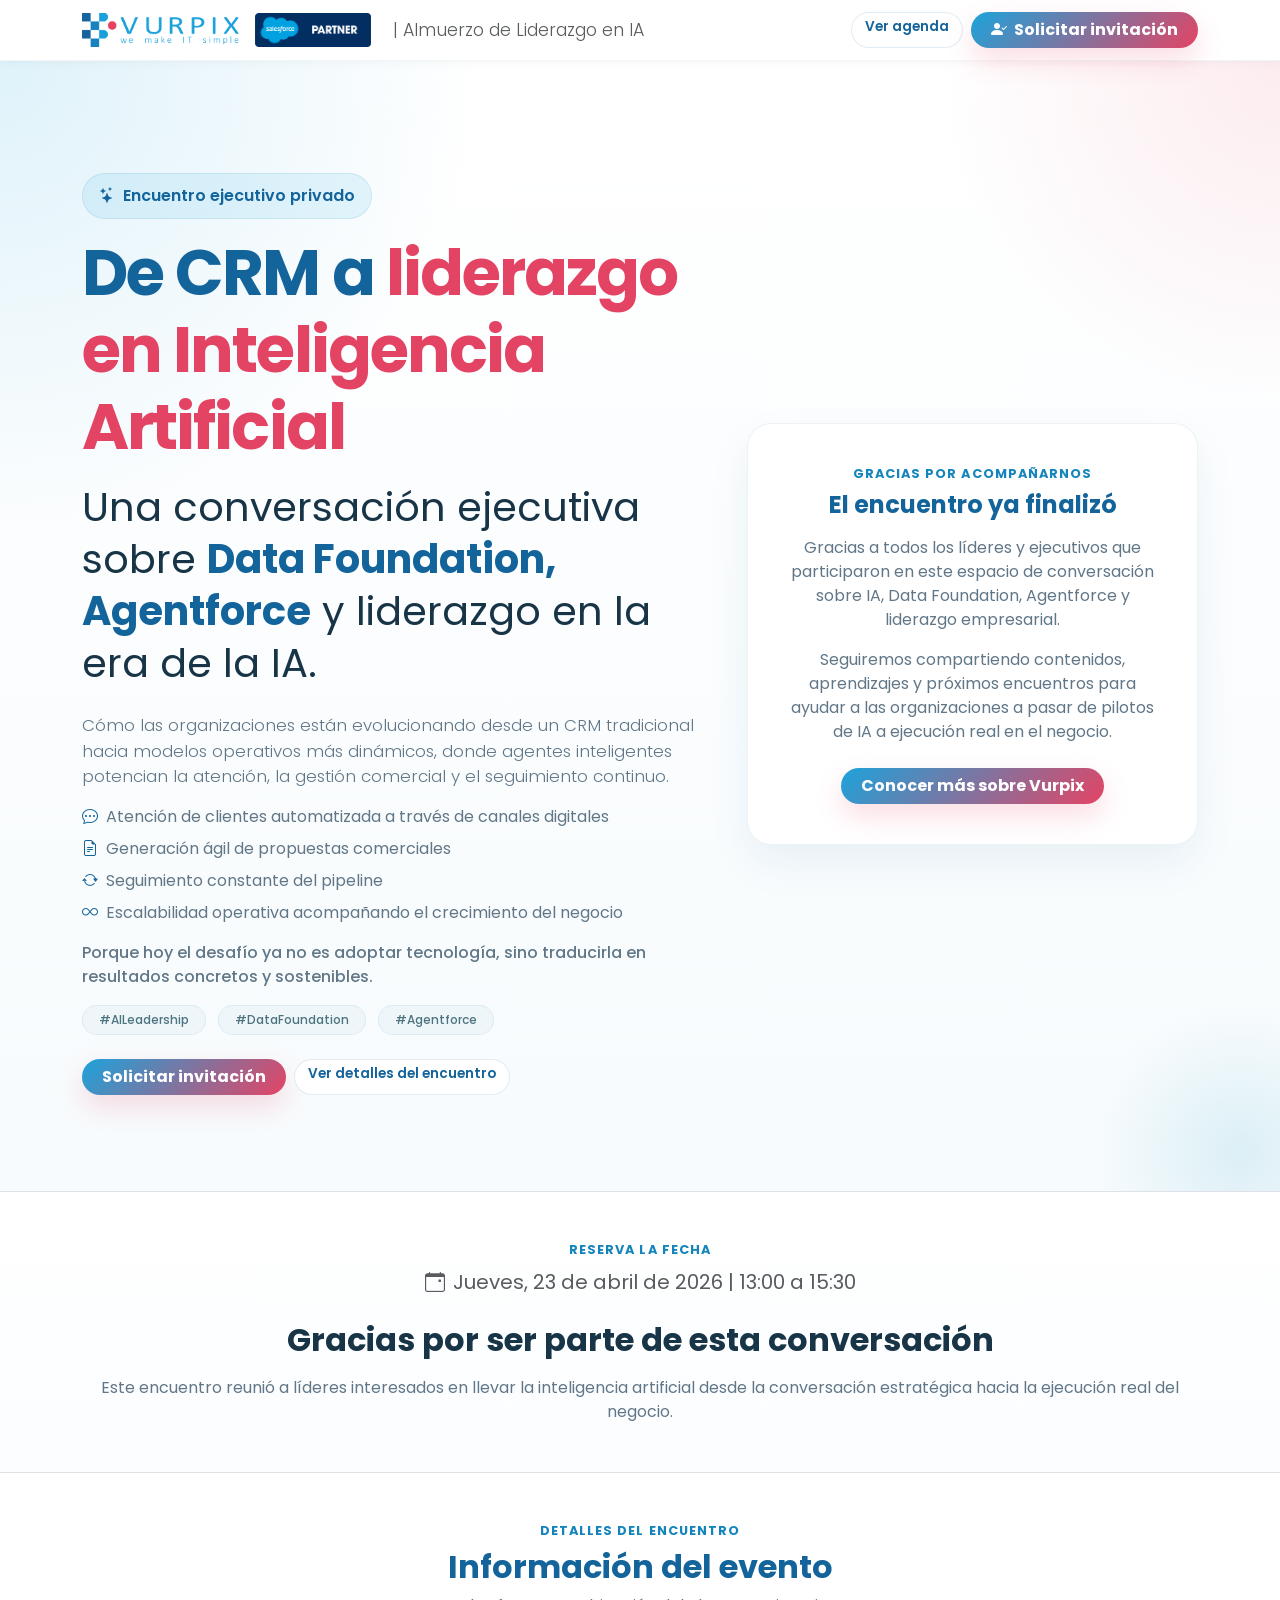
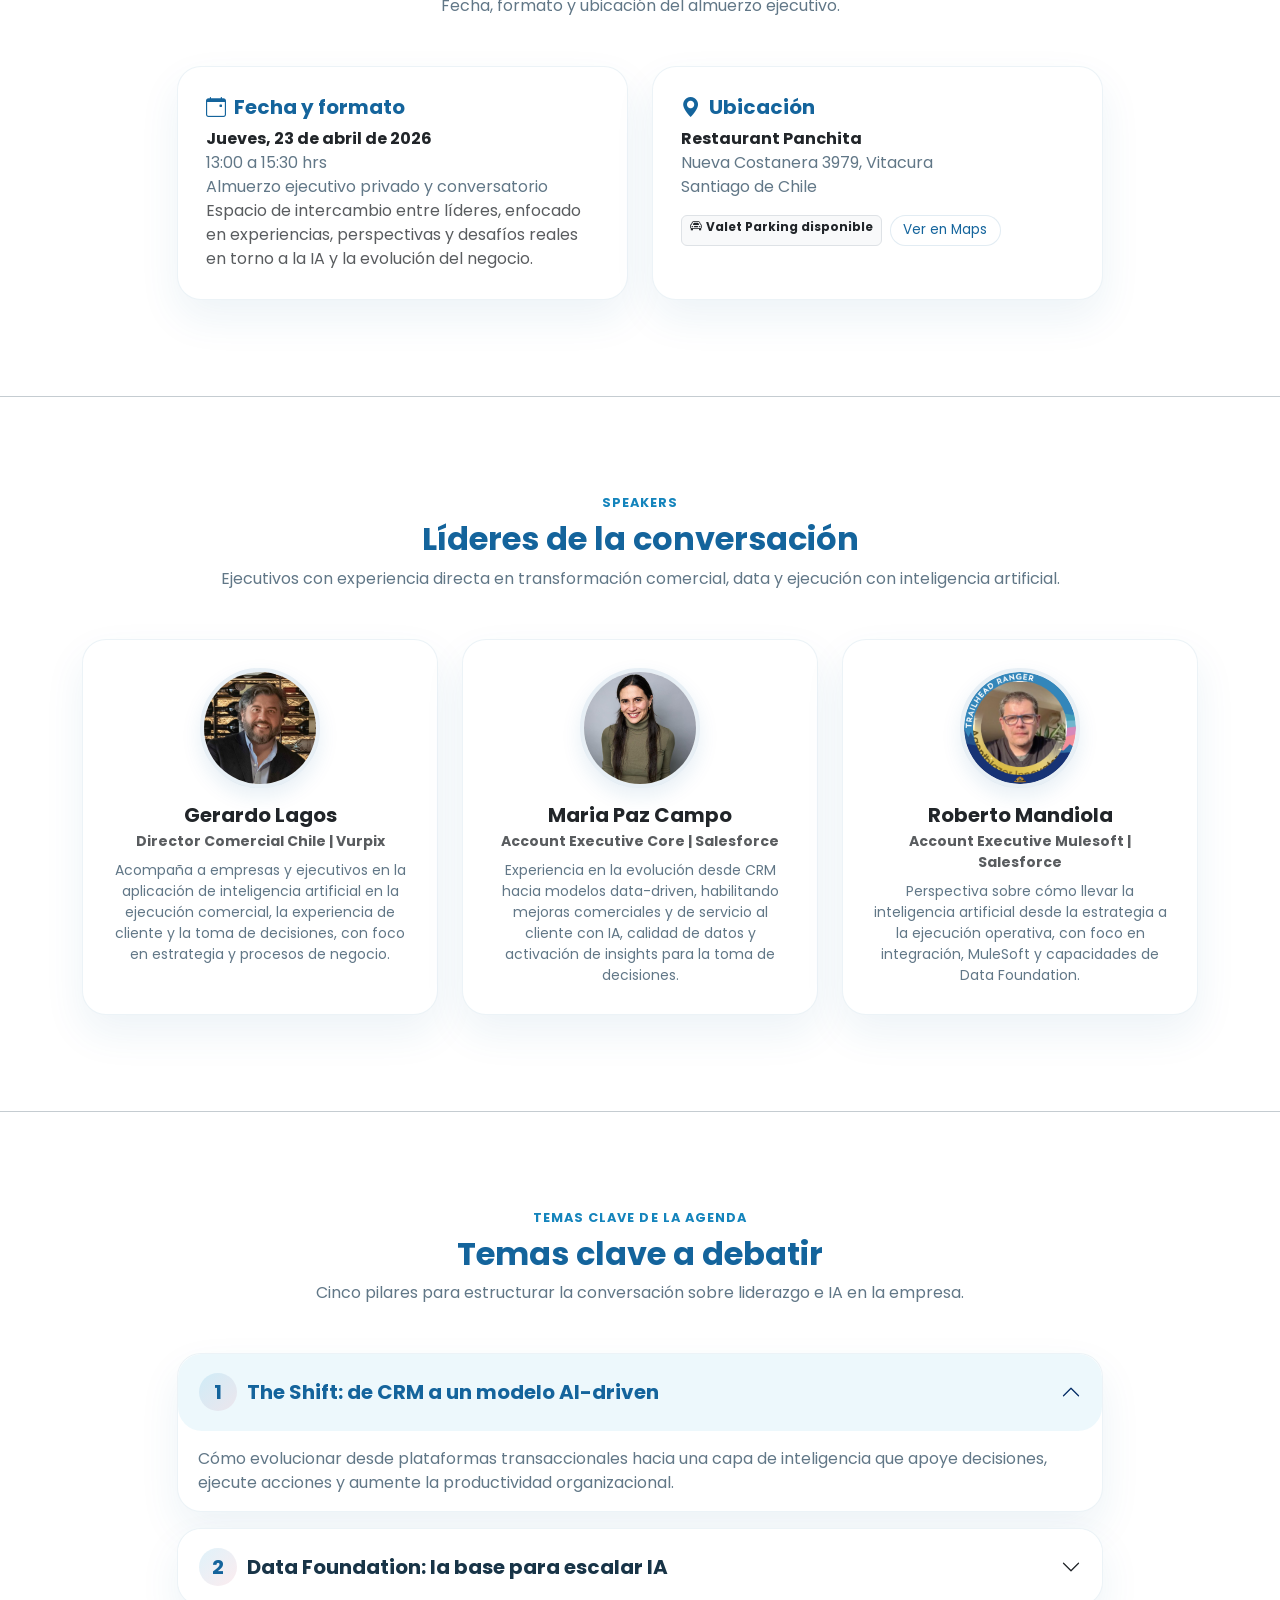
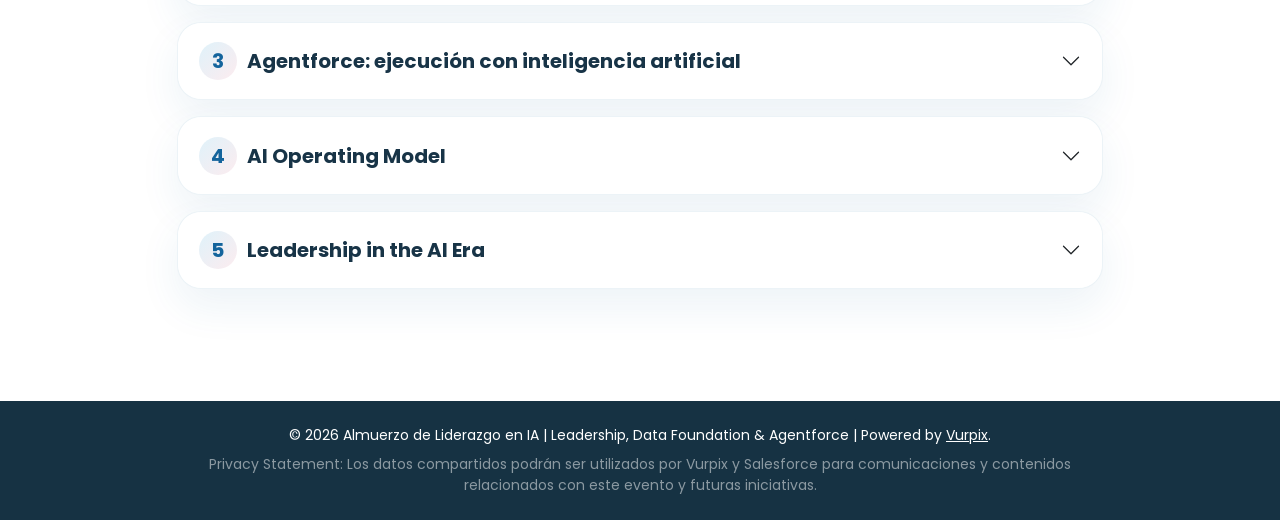
==== commit 26b6eff6: "Rename index1.html to index.html" ====
--- a/index.html
+++ b/index.html
@@ -340,72 +340,18 @@
 
         <div class="col-lg-5">
           <div class="card form-card p-3 it-card-shadow border-0" id="registro-form">
-            <div class="card-body">
-              <div class="section-kicker mb-2 text-center">Cupos limitados</div>
-              <h4 class="card-title text-center mb-2 fw-bold text-primary-it">Solicitud de Invitación</h4>
-              <p class="text-center text-soft-it small mb-4">Déjanos tus datos y te contactaremos para confirmar disponibilidad del evento.</p>
-
-              <form id="eventForm" class="contact-form" action="https://formspree.io/f/mnjovrjd" method="POST">
-                <input type="hidden" name="_next" value="gracias.html">
-                <div class="row g-2">
-                  <div class="col-md-6 mb-2">
-                    <input name="name" type="text" class="form-control" placeholder="Nombre" required>
-                  </div>
-                  <div class="col-md-6 mb-2">
-                    <input name="last_name" type="text" class="form-control" placeholder="Apellido" required>
-                  </div>
-
-                  <div class="col-12 mb-2">
-                    <input name="email" type="email" class="form-control" placeholder="Email corporativo" id="email" required>
-                    <div class="invalid-feedback" id="email-feedback">
-                      Por favor, use un email corporativo.
-                    </div>
-                  </div>
-
-                  <div class="col-12 mb-2">
-                    <input name="company" type="text" class="form-control" placeholder="Empresa" required>
-                  </div>
-
-                  <div class="col-12 mb-2">
-                    <input name="phone" type="tel" class="form-control" placeholder="Teléfono móvil (ej: +56 9 1234 5678)">
-                  </div>
-
-                  <div class="col-12 mb-2">
-                    <label class="form-label fw-semibold mb-2">Selecciona uno o más temas de interés</label>
-<div class="d-flex flex-wrap gap-2">
-  <input type="checkbox" class="btn-check" name="interest[]" id="opt1" value="crm_ai" autocomplete="off">
-  <label class="btn btn-outline-it" for="opt1">De CRM a IA</label>
-
-  <input type="checkbox" class="btn-check" name="interest[]" id="opt2" value="data_foundation" autocomplete="off">
-  <label class="btn btn-outline-it" for="opt2">Data Foundation</label>
-
-  <input type="checkbox" class="btn-check" name="interest[]" id="opt3" value="agentforce" autocomplete="off">
-  <label class="btn btn-outline-it" for="opt3">Agentforce</label>
-
-  <input type="checkbox" class="btn-check" name="interest[]" id="opt4" value="ai_operating_model" autocomplete="off">
-  <label class="btn btn-outline-it" for="opt4">AI Operating Model</label>
-
-  <input type="checkbox" class="btn-check" name="interest[]" id="opt5" value="leadership" autocomplete="off">
-  <label class="btn btn-outline-it" for="opt5">Leadership</label>
-
-  <input type="checkbox" class="btn-check" name="interest[]" id="opt6" value="explorando_todo" autocomplete="off">
-  <label class="btn btn-outline-it" for="opt6">Estoy explorando todo</label>
-</div>
-                  </div>
-                </div>
-
-                <input type="hidden" name="_subject" value="Nuevo registro - Almuerzo de Liderazgo en IA">
-
-                <div class="d-grid mt-4">
-                  <button type="submit" name="submit" class="btn btn-it w-100 py-3 fw-bold">
-                    SOLICITAR INVITACIÓN
-                  </button>
-                </div>
-
-                <small class="text-muted d-block text-center mt-3 small">
-                  Sus datos serán mantenidos en privacidad. Lo contactaremos por WhatsApp para confirmar su asistencia. 
-                </small>
-              </form>
+            <div class="card-body text-center py-4">
+              <div class="section-kicker mb-2">Gracias por acompañarnos</div>
+              <h4 class="card-title mb-3 fw-bold text-primary-it">El encuentro ya finalizó</h4>
+              <p class="text-soft-it mb-3">
+                Gracias a todos los líderes y ejecutivos que participaron en este espacio de conversación sobre IA, Data Foundation, Agentforce y liderazgo empresarial.
+              </p>
+              <p class="text-soft-it mb-4">
+                Seguiremos compartiendo contenidos, aprendizajes y próximos encuentros para ayudar a las organizaciones a pasar de pilotos de IA a ejecución real en el negocio.
+              </p>
+              <a href="https://www.vurpix.com" target="_blank" rel="noopener" class="btn btn-it fw-bold">
+                Conocer más sobre Vurpix
+              </a>
             </div>
           </div>
         </div>
@@ -417,34 +363,10 @@
     <div class="container text-center">
       <div class="section-kicker mb-2">Reserva la fecha</div>
       <p class="mt-2 mb-4 fs-5 text-muted"><i class="bi bi-calendar-event me-2"></i>Jueves, 23 de abril de 2026 | 13:00 a 15:30</p>
-      <h2 class="mb-4 fw-bold">El almuerzo comienza en:</h2>
-      <div class="row justify-content-center" id="countdown">
-        <div class="col-6 col-md-2 mb-3">
-          <div class="countdown-box">
-            <div class="display-4" id="days">00</div>
-            <small class="text-muted">Días</small>
-          </div>
-        </div>
-        <div class="col-6 col-md-2 mb-3">
-          <div class="countdown-box">
-            <div class="display-4" id="hours">00</div>
-            <small class="text-muted">Horas</small>
-          </div>
-        </div>
-        <div class="col-6 col-md-2 mb-3">
-          <div class="countdown-box">
-            <div class="display-4" id="minutes">00</div>
-            <small class="text-muted">Minutos</small>
-          </div>
-        </div>
-        <div class="col-6 col-md-2 mb-3">
-          <div class="countdown-box">
-            <div class="display-4" id="seconds">00</div>
-            <small class="text-muted">Segundos</small>
-          </div>
-        </div>
-      </div>
-      
+      <h2 class="mb-3 fw-bold">Gracias por ser parte de esta conversación</h2>
+      <p class="text-soft-it mb-0">
+        Este encuentro reunió a líderes interesados en llevar la inteligencia artificial desde la conversación estratégica hacia la ejecución real del negocio.
+      </p>
     </div>
   </section>
 
@@ -625,101 +547,13 @@
 
   <footer class="footer-dark text-white py-4 mt-5">
     <div class="container text-center">
-      <p class="mb-0 small">&copy; 2026 Almuerzo de Liderazgo en IA | Leadership, Data Foundation & Agentforce | Powered by <a href="https://www.vurpix.com" target="_blank" rel="noopener" class="text-white text-decoration-underline">Vurpix</a>.</p>
+      <p class="mb-2 small">&copy; 2026 Almuerzo de Liderazgo en IA | Leadership, Data Foundation & Agentforce | Powered by <a href="https://www.vurpix.com" target="_blank" rel="noopener" class="text-white text-decoration-underline">Vurpix</a>.</p>
+      <p class="mb-0 small text-white-50" style="max-width: 920px; margin: 0 auto;">
+        Privacy Statement: Los datos compartidos podrán ser utilizados por Vurpix y Salesforce para comunicaciones y contenidos relacionados con este evento y futuras iniciativas.
+      </p>
     </div>
   </footer>
 
   <script src="https://cdn.jsdelivr.net/npm/bootstrap@5.3.3/dist/js/bootstrap.bundle.min.js"></script>
-  <script>
-    // UX: seleccionar "Estoy explorando todo" desactiva otros
-    const allOption = document.getElementById('opt6');
-    const otherOptions = document.querySelectorAll('input[name="interest[]"]:not(#opt6)');
-
-    if (allOption) {
-      allOption.addEventListener('change', function() {
-        if (this.checked) {
-          otherOptions.forEach(opt => {
-            opt.checked = false;
-          });
-        }
-      });
-    }
-
-    otherOptions.forEach(opt => {
-      opt.addEventListener('change', function() {
-        if (this.checked && allOption) {
-          allOption.checked = false;
-        }
-      });
-    });
-  </script>
-  <script>
-    const eventDate = new Date("Apr 23, 2026 13:00:00").getTime();
-
-    const updateCountdown = setInterval(function() {
-      const now = new Date().getTime();
-      const distance = eventDate - now;
-
-      const days = Math.floor(distance / (1000 * 60 * 60 * 24));
-      const hours = Math.floor((distance % (1000 * 60 * 60 * 24)) / (1000 * 60 * 60));
-      const minutes = Math.floor((distance % (1000 * 60 * 60)) / (1000 * 60));
-      const seconds = Math.floor((distance % (1000 * 60)) / 1000);
-
-      document.getElementById("days").innerHTML = days < 10 ? '0' + days : days;
-      document.getElementById("hours").innerHTML = hours < 10 ? '0' + hours : hours;
-      document.getElementById("minutes").innerHTML = minutes < 10 ? '0' + minutes : minutes;
-      document.getElementById("seconds").innerHTML = seconds < 10 ? '0' + seconds : seconds;
-
-      if (distance < 0) {
-        clearInterval(updateCountdown);
-        document.getElementById("countdown").innerHTML = '<h3 class="text-success">¡El evento ha comenzado!</h3>';
-      }
-    }, 1000);
-
-    document.addEventListener('DOMContentLoaded', function() {
-      const form = document.getElementById('eventForm');
-      const emailField = document.getElementById('email');
-
-      const blockedDomains = [
-        '@gmail.com',
-        '@hotmail.com',
-        '@outlook.com',
-        '@yahoo.com',
-        '@live.com',
-        '@aol.com',
-        '@protonmail.com',
-        '@icloud.com'
-      ];
-
-      form.addEventListener('submit', function(event) {
-        let isInvalid = false;
-        const emailValue = emailField.value.toLowerCase().trim();
-        const isPublicDomain = blockedDomains.some(domain => emailValue.endsWith(domain));
-
-        if (isPublicDomain) {
-          emailField.classList.add('is-invalid');
-          document.getElementById('email-feedback').textContent = 'Por favor, use un email corporativo.';
-          isInvalid = true;
-          event.preventDefault();
-          event.stopPropagation();
-        } else {
-          emailField.classList.remove('is-invalid');
-        }
-
-        if (isInvalid) return;
-
-        if (!form.checkValidity()) {
-          event.preventDefault();
-          event.stopPropagation();
-        }
-
-        form.classList.add('was-validated');
-      }, false);
-
-      emailField.addEventListener('input', function() {
-        emailField.classList.remove('is-invalid');
-      });
-    });
-  </script>
 </body>
 </html>
